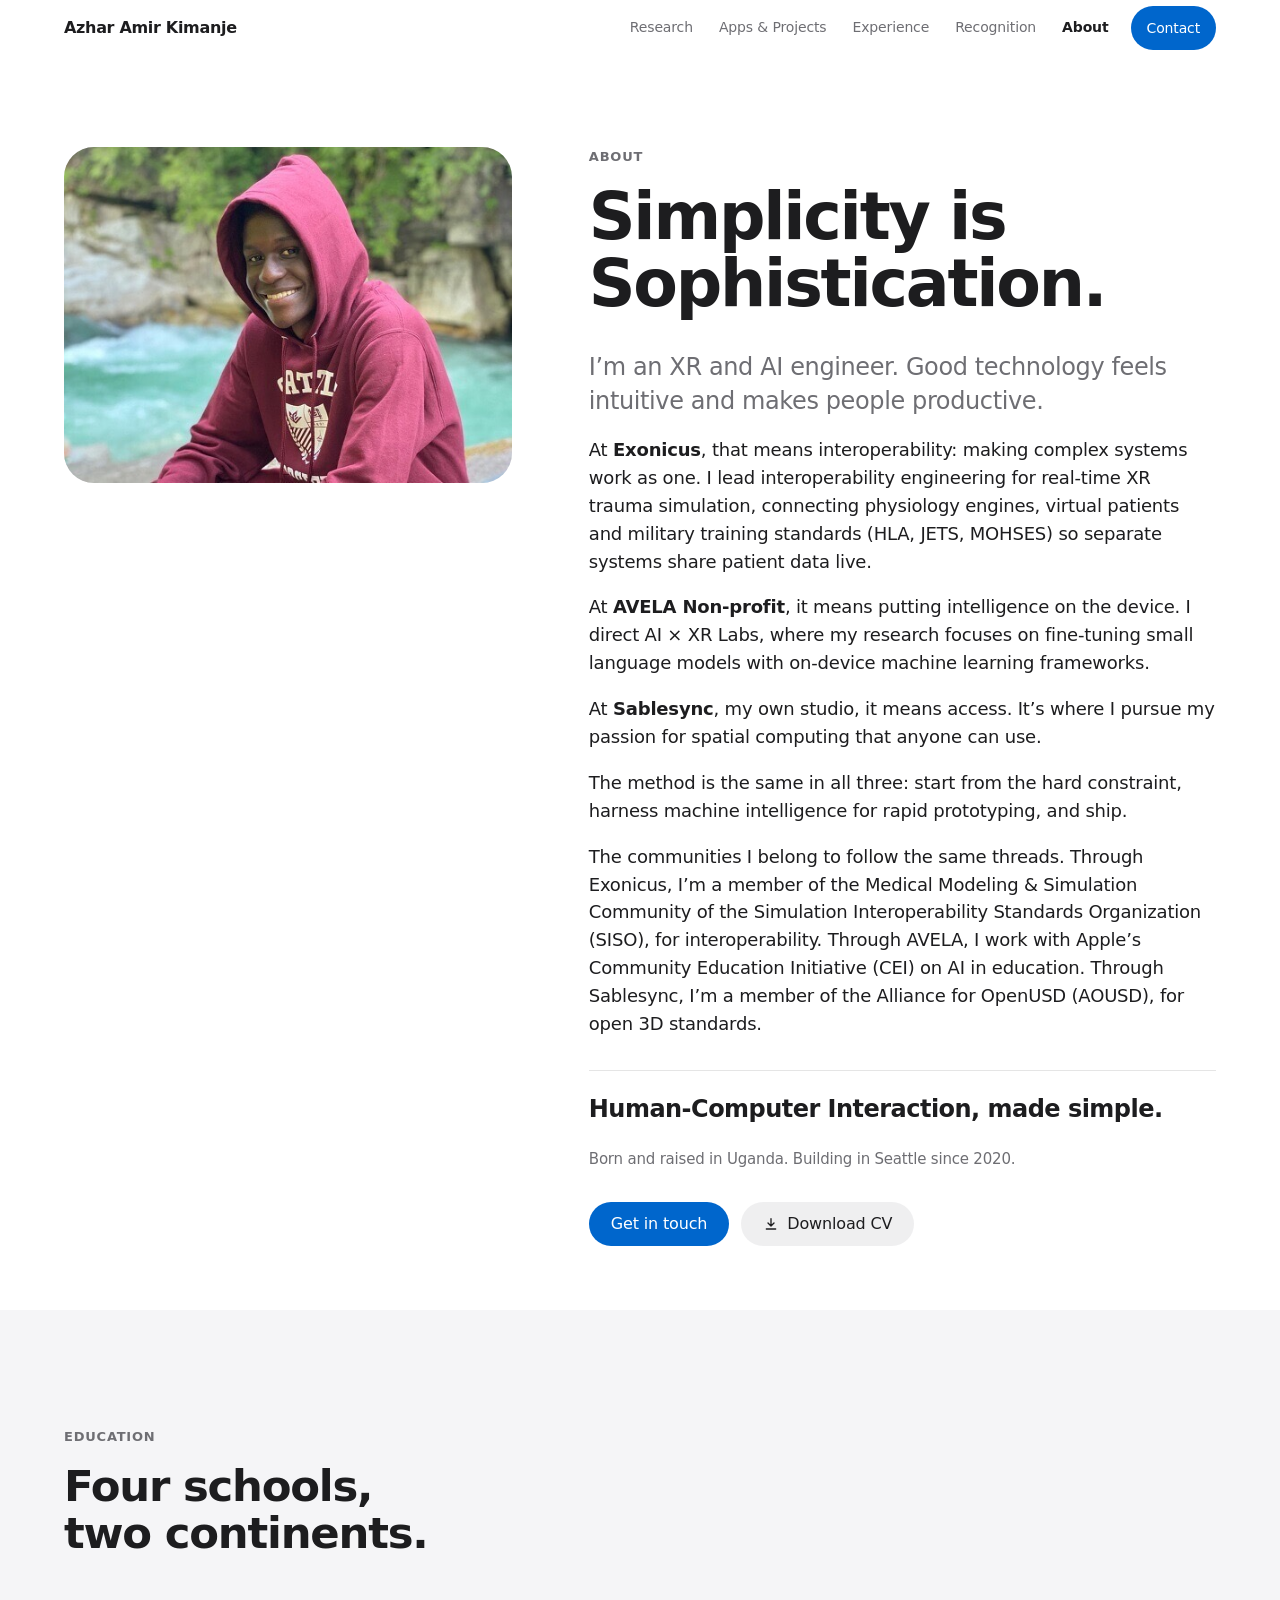
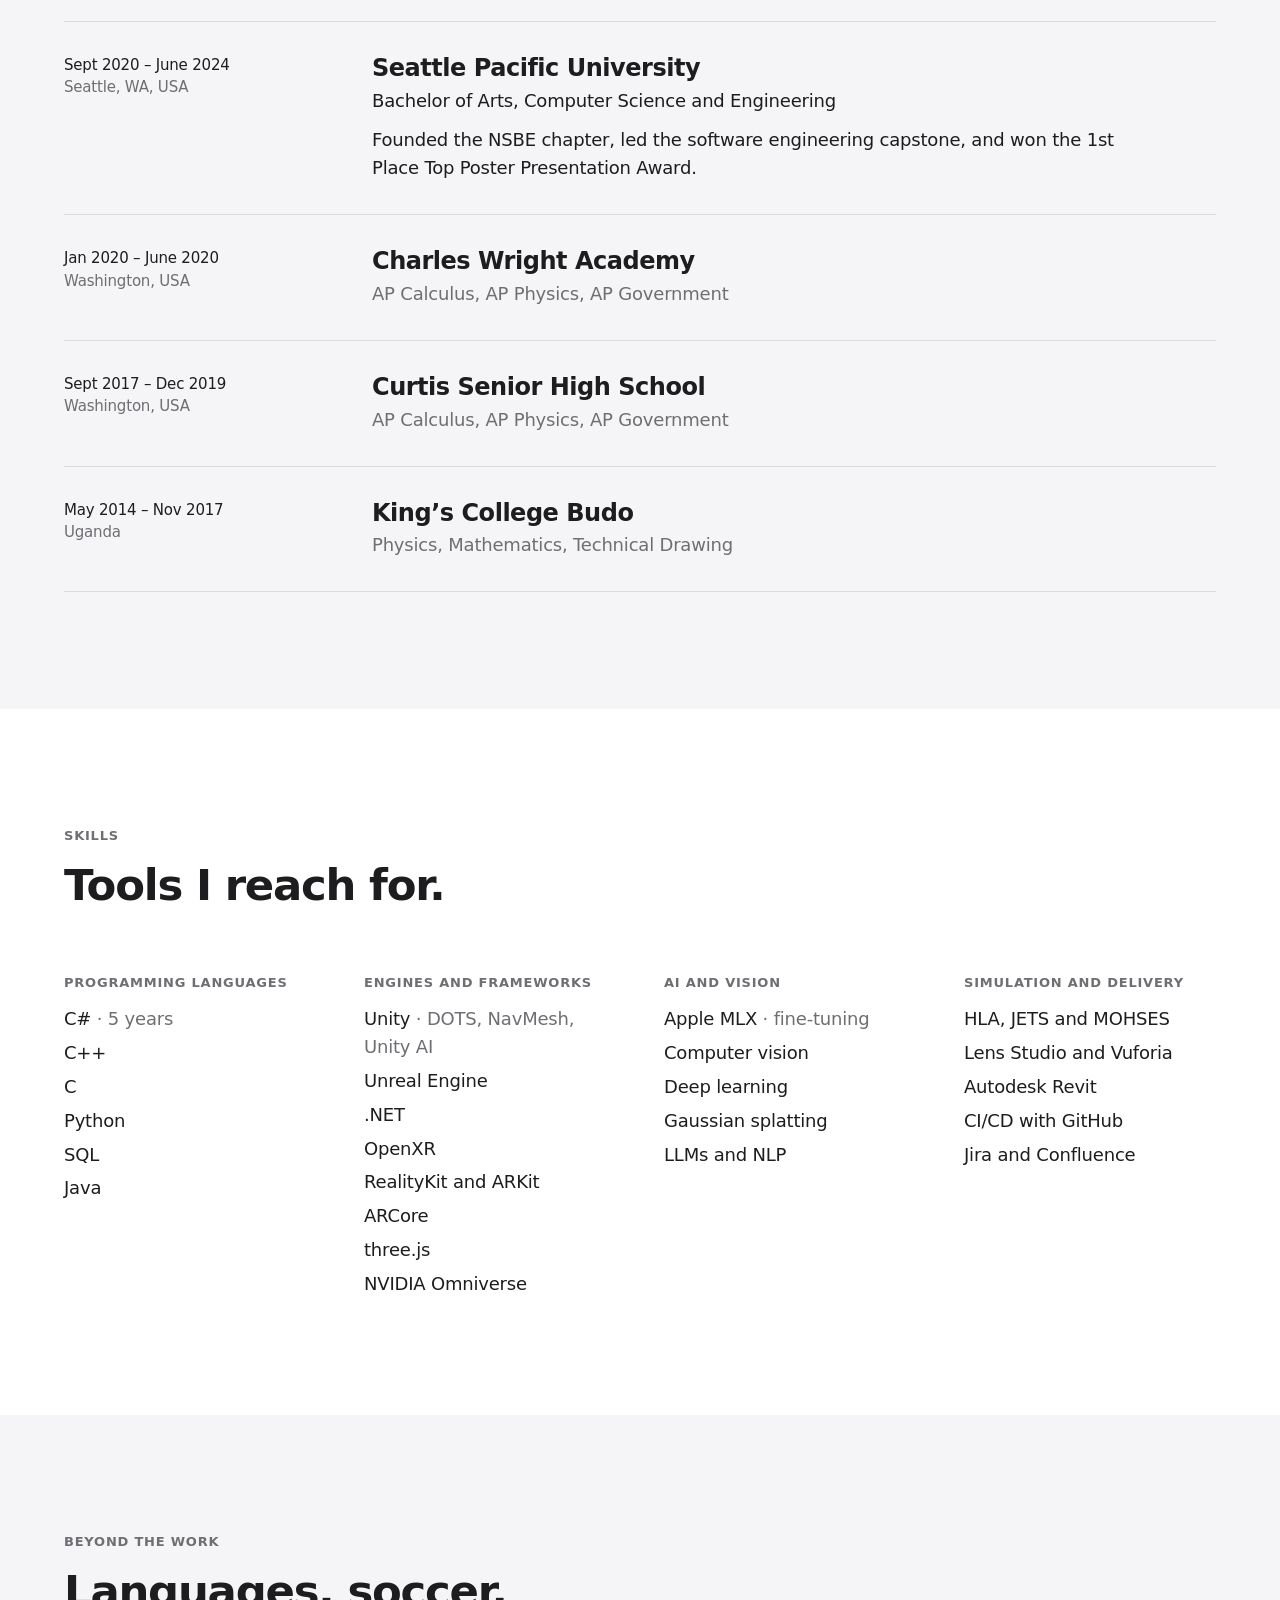
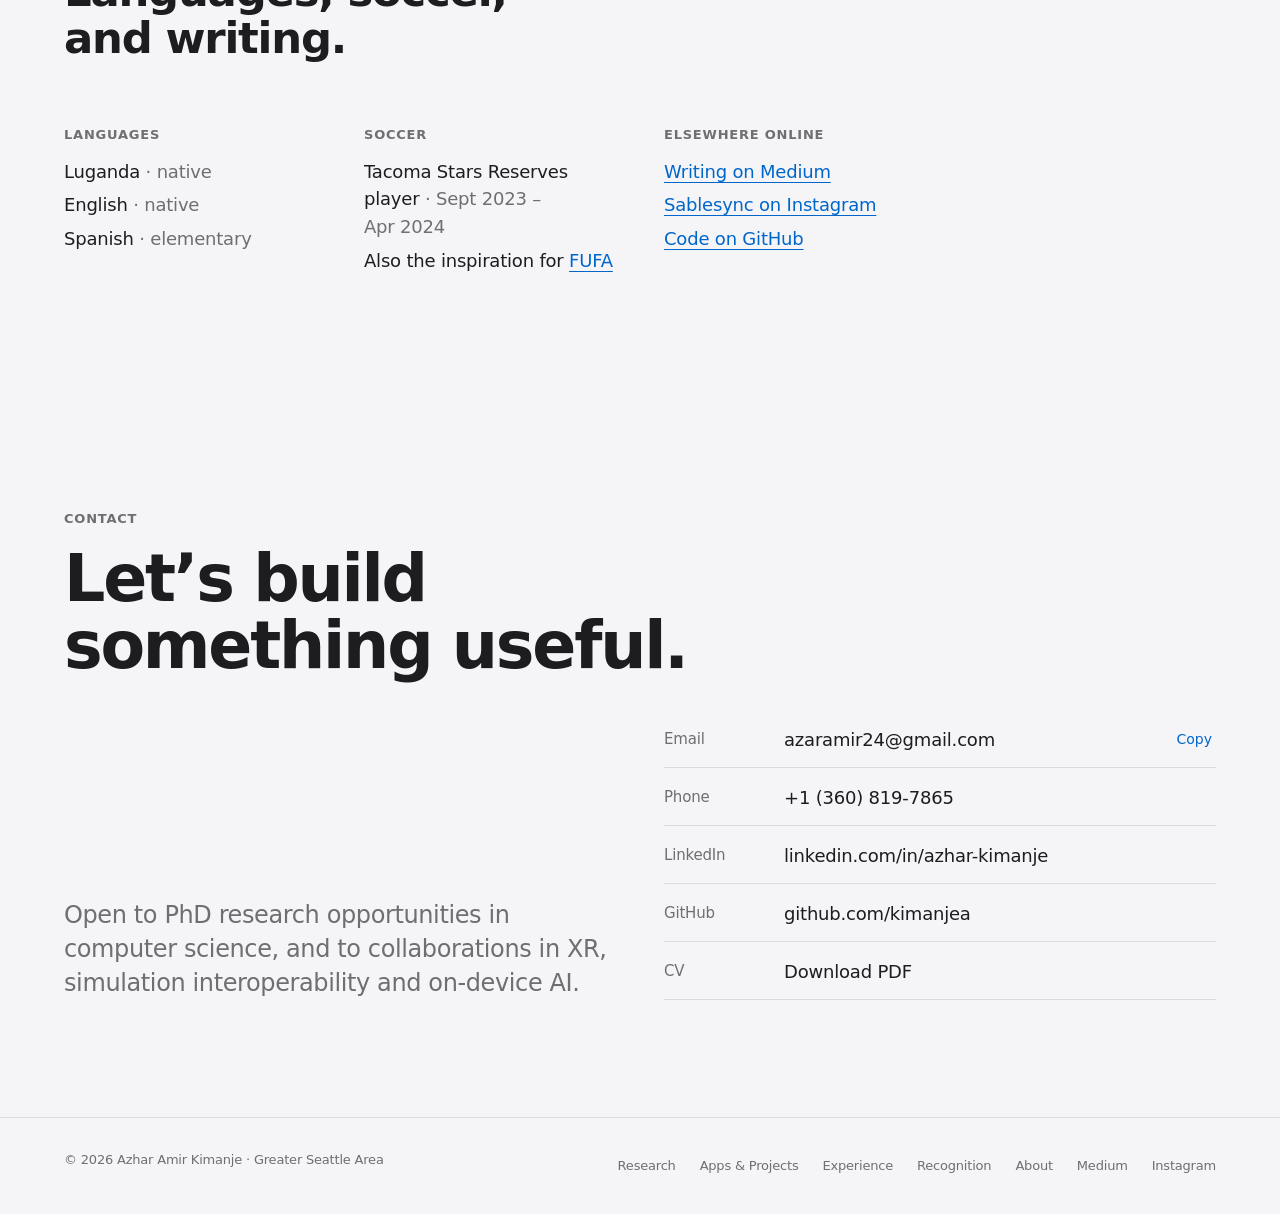
==== about.html @ d2b8fc84 "Refresh bio and standardize AVELA naming Reframe the About page around simplicity, on-device AI, and" ====
<!doctype html>
<html lang="en">
<head>
<meta charset="utf-8">
<meta name="viewport" content="width=device-width, initial-scale=1, viewport-fit=cover">
<title>About · Azhar Amir Kimanje</title>
<meta name="description" content="Born and raised in Uganda, Azhar Amir Kimanje works at the intersection of extended reality, systems interoperability and on-device AI.">
<link rel="canonical" href="https://kimanjea.github.io/azhar/about.html">
<meta name="color-scheme" content="light dark">
<meta name="theme-color" content="#ffffff" media="(prefers-color-scheme: light)">
<meta name="theme-color" content="#0b0b0c" media="(prefers-color-scheme: dark)">
<meta property="og:type" content="website">
<meta property="og:title" content="About · Azhar Amir Kimanje">
<meta property="og:description" content="Born and raised in Uganda, Azhar Amir Kimanje works at the intersection of extended reality, systems interoperability and on-device AI.">
<meta property="og:url" content="https://kimanjea.github.io/azhar/about.html">
<meta property="og:image" content="https://kimanjea.github.io/azhar/img/og.jpg">
<meta name="twitter:card" content="summary_large_image">
<link rel="icon" href="assets/favicon.ico">
<link rel="apple-touch-icon" href="img/logos/sablesync.png">
<link rel="stylesheet" href="styles/site.css">
<script src="scripts/site.js" defer></script>
</head>
<body>
<a class="skip-link" href="#main">Skip to content</a>
<header class="nav">
  <div class="wrap nav-bar">
    <a class="nav-name" href="index.html">Azhar Amir Kimanje</a>
    <nav aria-label="Primary">
      <ul class="nav-links">
        <li><a href="research.html">Research</a></li>
        <li><a href="work.html">Apps &amp; Projects</a></li>
        <li><a href="experience.html">Experience</a></li>
        <li><a href="recognition.html">Recognition</a></li>
        <li><a href="about.html" aria-current="page">About</a></li>
        <li class="nav-cta"><a class="btn btn-primary btn-sm" href="#contact">Contact</a></li>
      </ul>
    </nav>
    <button class="nav-toggle" type="button" aria-expanded="false" aria-controls="nav-panel"><span class="label">Menu</span><span class="bars" aria-hidden="true"></span></button>
  </div>
  <div class="nav-panel" id="nav-panel">
    <nav class="wrap" aria-label="Primary, mobile">
      <ul>
          <li><a href="index.html">Home</a></li>
          <li><a href="research.html">Research</a></li>
          <li><a href="work.html">Apps &amp; Projects</a></li>
          <li><a href="experience.html">Experience</a></li>
          <li><a href="recognition.html">Recognition</a></li>
          <li><a href="about.html" aria-current="page">About</a></li>
          <li><a href="#contact">Contact</a></li>
      </ul>
    </nav>
  </div>
</header>
<main id="main">
<section class="page-hero" aria-labelledby="page-title">
  <div class="wrap about-grid">
    <div>
      <figure style="margin:0">
        <div class="portrait"><img src="img/portrait.jpg" alt="Azhar Amir Kimanje smiling in a maroon Seattle Pacific hoodie, beside a turquoise river" width="499" height="375" fetchpriority="high"></div>
      </figure>
    </div>
    <div>
      <p class="eyebrow">About</p>
      <h1 class="h1" id="page-title">Simplicity is Sophistication.</h1>
      <div class="prose mt-6">
        <p class="lead about-lead">I’m an XR and AI engineer. Good technology feels intuitive and makes people productive.</p>
        <p class="mt-5">At <strong>Exonicus</strong>, that means interoperability: making complex systems work as one. I lead interoperability engineering for real-time XR trauma simulation, connecting physiology engines, virtual patients and military training standards (HLA, JETS, MOHSES) so separate systems share patient data live.</p>
        <p>At <strong>AVELA Non-profit</strong>, it means putting intelligence on the device. I direct AI&nbsp;×&nbsp;XR Labs, where my research focuses on fine-tuning small language models with on-device machine learning frameworks.</p>
        <p>At <strong>Sablesync</strong>, my own studio, it means access. It’s where I pursue my passion for spatial computing that anyone can use.</p>
        <p>The method is the same in all three: start from the hard constraint, harness machine intelligence for rapid prototyping, and ship.</p>
        <p>The communities I belong to follow the same threads. Through Exonicus, I’m a member of the Medical Modeling &amp; Simulation Community of the Simulation Interoperability Standards Organization (SISO), for interoperability. Through AVELA, I work with Apple’s Community Education Initiative (CEI) on AI in education. Through Sablesync, I’m a member of the Alliance for OpenUSD (AOUSD), for open 3D standards.</p>
      </div>
      <p class="signoff">Human-Computer Interaction, made simple.</p>
      <p class="muted small mt-5">Born and raised in Uganda. Building in Seattle since 2020.</p>
      <div class="actions mt-6">
        <a class="btn btn-primary" href="#contact">Get in touch</a>
        <a class="btn btn-secondary" href="Azhar-Amir-Kimanje-CV.pdf"><svg viewBox="0 0 24 24" fill="none" stroke="currentColor" stroke-width="2" stroke-linecap="round" stroke-linejoin="round" aria-hidden="true"><path d="M12 4v11m0 0-4.5-4.5M12 15l4.5-4.5M5 19.5h14"/></svg>Download CV</a>
      </div>
    </div>
  </div>
</section>

<section class="section tint" id="education" aria-labelledby="edu-title">
  <div class="wrap">
    <div class="section-head">
      <div>
        <p class="eyebrow">Education</p>
        <h2 class="h2" id="edu-title">Four schools, two continents.</h2>
      </div>
    </div>
    <ul class="entries">
      <li class="entry reveal">
        <p class="entry-meta"><span class="date">Sept 2020 – June 2024</span>Seattle, WA, USA</p>
        <div>
          <h3>Seattle Pacific University</h3>
          <p class="role-line"><strong>Bachelor of Arts, Computer Science and Engineering</strong></p>
          <p class="body">Founded the NSBE chapter, led the software engineering capstone, and won the 1st Place Top Poster Presentation Award.</p>
        </div>
      </li>
      <li class="entry reveal">
        <p class="entry-meta"><span class="date">Jan 2020 – June 2020</span>Washington, USA</p>
        <div><h3>Charles Wright Academy</h3><p class="role-line">AP Calculus, AP Physics, AP Government</p></div>
      </li>
      <li class="entry reveal">
        <p class="entry-meta"><span class="date">Sept 2017 – Dec 2019</span>Washington, USA</p>
        <div><h3>Curtis Senior High School</h3><p class="role-line">AP Calculus, AP Physics, AP Government</p></div>
      </li>
      <li class="entry reveal">
        <p class="entry-meta"><span class="date">May 2014 – Nov 2017</span>Uganda</p>
        <div><h3>King’s College Budo</h3><p class="role-line">Physics, Mathematics, Technical Drawing</p></div>
      </li>
    </ul>
  </div>
</section>

<section class="section" id="skills" aria-labelledby="skills-title">
  <div class="wrap">
    <div class="section-head">
      <div>
        <p class="eyebrow">Skills</p>
        <h2 class="h2" id="skills-title">Tools I reach for.</h2>
      </div>
    </div>
    <div class="facts">
      <div class="fact reveal">
        <h3>Programming languages</h3>
        <ul><li>C# <span>· 5 years</span></li><li>C++</li><li>C</li><li>Python</li><li>SQL</li><li>Java</li></ul>
      </div>
      <div class="fact reveal" style="--i:1">
        <h3>Engines and frameworks</h3>
        <ul><li>Unity <span>· DOTS, NavMesh, Unity AI</span></li><li>Unreal Engine</li><li>.NET</li><li>OpenXR</li><li>RealityKit and ARKit</li><li>ARCore</li><li>three.js</li><li>NVIDIA Omniverse</li></ul>
      </div>
      <div class="fact reveal" style="--i:2">
        <h3>AI and vision</h3>
        <ul><li>Apple MLX <span>· fine-tuning</span></li><li>Computer vision</li><li>Deep learning</li><li>Gaussian splatting</li><li>LLMs and NLP</li></ul>
      </div>
      <div class="fact reveal" style="--i:3">
        <h3>Simulation and delivery</h3>
        <ul><li>HLA, JETS and MOHSES</li><li>Lens Studio and Vuforia</li><li>Autodesk Revit</li><li>CI/CD with GitHub</li><li>Jira and Confluence</li></ul>
      </div>
    </div>
  </div>
</section>

<section class="section tint" aria-labelledby="beyond-title">
  <div class="wrap">
    <div class="section-head">
      <div>
        <p class="eyebrow">Beyond the work</p>
        <h2 class="h2" id="beyond-title">Languages, soccer, and writing.</h2>
      </div>
    </div>
    <div class="facts">
      <div class="fact reveal">
        <h3>Languages</h3>
        <ul><li>Luganda <span>· native</span></li><li>English <span>· native</span></li><li>Spanish <span>· elementary</span></li></ul>
      </div>
      <div class="fact reveal" style="--i:1">
        <h3>Soccer</h3>
        <ul><li>Tacoma Stars Reserves player <span>· Sept 2023 – Apr 2024</span></li><li>Also the inspiration for <a href="work.html#fufa">FUFA</a></li></ul>
      </div>
      <div class="fact reveal" style="--i:2">
        <h3>Elsewhere online</h3>
        <ul>
          <li><a href="https://medium.com/@azaramir24/about" rel="noopener">Writing on Medium</a></li>
          <li><a href="https://www.instagram.com/sablesync/" rel="noopener">Sablesync on Instagram</a></li>
          <li><a href="https://github.com/kimanjea" rel="noopener">Code on GitHub</a></li>
        </ul>
      </div>
    </div>
  </div>
</section>

</main>

<section class="contact" id="contact" aria-labelledby="contact-title">
  <div class="wrap">
    <p class="eyebrow">Contact</p>
    <h2 class="h1" id="contact-title">Let’s build something useful.</h2>
    <div class="contact-grid">
      <p class="lead">Open to PhD research opportunities in computer science, and to collaborations in XR, simulation interoperability and on-device AI.</p>
      <ul class="contact-list">
        <li><span class="label">Email</span><a class="grow" href="mailto:azaramir24@gmail.com">azaramir24@gmail.com</a><button class="copy-btn" type="button" data-copy="azaramir24@gmail.com">Copy</button></li>
        <li><span class="label">Phone</span><a class="grow tnum" href="tel:+13608197865">+1&nbsp;(360)&nbsp;819‑7865</a></li>
        <li><span class="label">LinkedIn</span><a class="grow" href="https://www.linkedin.com/in/azhar-kimanje" rel="noopener">linkedin.com/in/azhar-kimanje</a></li>
        <li><span class="label">GitHub</span><a class="grow" href="https://github.com/kimanjea" rel="noopener">github.com/kimanjea</a></li>
        <li><span class="label">CV</span><a class="grow" href="Azhar-Amir-Kimanje-CV.pdf">Download PDF</a></li>
      </ul>
    </div>
    <p class="sr-only" role="status" id="copy-status"></p>
  </div>
</section>
<footer class="footer">
  <div class="wrap">
    <span>© <span data-year>2026</span> Azhar Amir Kimanje · Greater Seattle Area</span>
    <nav aria-label="Footer">
      <ul>
        <li><a href="research.html">Research</a></li>
        <li><a href="work.html">Apps &amp; Projects</a></li>
        <li><a href="experience.html">Experience</a></li>
        <li><a href="recognition.html">Recognition</a></li>
        <li><a href="about.html">About</a></li>
        <li><a href="https://medium.com/@azaramir24/about" rel="noopener">Medium</a></li>
        <li><a href="https://www.instagram.com/sablesync/" rel="noopener">Instagram</a></li>
      </ul>
    </nav>
  </div>
</footer>
</body>
</html>
---- styles/site.css ----
/* ==========================================================================
   Azhar Amir Kimanje · site styles
   Built on the human-centered-design skill tokens. Light + dark follow the system.
   ========================================================================== */

/* ---------- Tokens ---------- */
:root {
  color-scheme: light dark;

  --bg:            #ffffff;
  --bg-2:          #f5f5f7;
  --bg-elev:       #ffffff;
  --fg:            #1d1d1f;
  --fg-2:          #6e6e73;
  --fg-3:          #86868b;
  --sep:           rgb(0 0 0 / .1);
  --fill:          rgb(120 120 128 / .12);
  --accent:        #0066cc;
  --accent-hover:  #0071e3;
  --on-accent:     #ffffff;
  --live:          #248a3d;
  --glass:         rgb(255 255 255 / .74);
  --tile:          #ffffff;
  --shadow-1:      0 1px 2px rgb(0 0 0 / .04), 0 1px 1px rgb(0 0 0 / .03);
  --shadow-2:      0 2px 6px rgb(0 0 0 / .04), 0 14px 36px rgb(0 0 0 / .08);
  --img-filter:    none;

  --sans: -apple-system, BlinkMacSystemFont, "SF Pro Text", system-ui, "Segoe UI", Roboto, "Helvetica Neue", Arial, sans-serif;
  --display: -apple-system, BlinkMacSystemFont, "SF Pro Display", system-ui, "Segoe UI", Roboto, "Helvetica Neue", Arial, sans-serif;
  --mono: ui-monospace, "SF Mono", Menlo, Consolas, monospace;

  --t-cap:     .8125rem;
  --t-foot:    .9375rem;
  --t-body:    clamp(1.0625rem, 1rem + .2vw, 1.125rem);
  --t-lead:    clamp(1.1875rem, 1.05rem + .6vw, 1.5rem);
  --t-3:       clamp(1.25rem, 1.12rem + .5vw, 1.5rem);
  --t-2:       clamp(1.75rem, 1.35rem + 1.7vw, 2.75rem);
  --t-1:       clamp(2.25rem, 1.5rem + 3.2vw, 4.25rem);
  --t-display: clamp(2.75rem, 1.4rem + 6.2vw, 7rem);

  --space-1: 4px; --space-2: 8px; --space-3: 12px; --space-4: 16px; --space-5: 24px;
  --space-6: 32px; --space-7: 48px; --space-8: 64px; --space-9: 96px;
  --section: clamp(72px, 6vw + 40px, 152px);
  --gutter: max(20px, env(safe-area-inset-left, 0px), min(64px, 5vw));
  --max: 1180px;
  --measure: 68ch;

  --r-sm: 10px; --r-md: 14px; --r-lg: 22px; --r-xl: 30px; --r-full: 999px;

  --ease-out: cubic-bezier(.22, 1, .36, 1);
  --ease-in: cubic-bezier(.55, 0, 1, .45);
  --dur-fast: 160ms; --dur-base: 280ms; --dur-slow: 600ms;
}
@media (prefers-color-scheme: dark) {
  :root {
    --bg:           #0b0b0c;
    --bg-2:         #151517;
    --bg-elev:      #1c1c1e;
    --fg:           #f5f5f7;
    --fg-2:         #a1a1a6;
    --fg-3:         #8a8a8f;
    --sep:          rgb(255 255 255 / .12);
    --fill:         rgb(120 120 128 / .24);
    --accent:       #2997ff;
    --accent-hover: #47a6ff;
    --on-accent:    #000000;
    --live:         #30d158;
    --glass:        rgb(22 22 24 / .72);
    --tile:         #f5f5f7;
    --shadow-1:     0 1px 2px rgb(0 0 0 / .4);
    --shadow-2:     0 2px 6px rgb(0 0 0 / .3), 0 16px 40px rgb(0 0 0 / .45);
    --img-filter:   brightness(.92);
  }
}

/* ---------- Base ---------- */
*, *::before, *::after { box-sizing: border-box; }
html { -webkit-text-size-adjust: 100%; text-size-adjust: 100%; scroll-padding-top: 72px; }
body {
  margin: 0;
  background: var(--bg);
  color: var(--fg);
  font: 400 var(--t-body)/1.55 var(--sans);
  letter-spacing: -0.011em;
  -webkit-font-smoothing: antialiased;
  -moz-osx-font-smoothing: grayscale;
  font-optical-sizing: auto;
  text-rendering: optimizeLegibility;
}
h1, h2, h3, h4 { margin: 0; font-family: var(--display); text-wrap: balance; }
p, li, dd, figcaption { text-wrap: pretty; }
p { margin: 0; }
ul, ol { margin: 0; padding: 0; }
img { display: block; max-width: 100%; height: auto; }
a { color: var(--accent); text-decoration-thickness: .08em; text-underline-offset: .2em; }
a:hover { color: var(--accent-hover); }
:focus-visible { outline: 3px solid color-mix(in srgb, var(--accent) 60%, transparent); outline-offset: 3px; border-radius: 6px; }
strong { font-weight: 600; }
.tnum { font-variant-numeric: tabular-nums; }

.wrap { width: 100%; max-width: calc(var(--max) + 2 * var(--gutter)); margin-inline: auto; padding-inline: var(--gutter); }
.section { padding-block: var(--section); }
.section.tint { background: var(--bg-2); }

.eyebrow { font-size: var(--t-cap); font-weight: 600; letter-spacing: .06em; text-transform: uppercase; color: var(--fg-2); margin-bottom: var(--space-4); }
.h1 { font-size: var(--t-1); line-height: 1.04; letter-spacing: -0.034em; font-weight: 700; }
.h2 { font-size: var(--t-2); line-height: 1.08; letter-spacing: -0.028em; font-weight: 700; max-width: 20ch; }
.h3 { font-size: var(--t-3); line-height: 1.2; letter-spacing: -0.02em; font-weight: 650; }
.lead { font-size: var(--t-lead); line-height: 1.42; letter-spacing: -0.016em; color: var(--fg-2); max-width: 40ch; }
.lead strong { color: var(--fg); }
.muted { color: var(--fg-2); }
.small { font-size: var(--t-foot); line-height: 1.5; }
.caption { font-size: var(--t-cap); line-height: 1.4; color: var(--fg-2); }
.prose { max-width: var(--measure); }
.prose p + p { margin-top: 1em; }

.section-head { display: flex; flex-wrap: wrap; align-items: flex-end; justify-content: space-between; gap: var(--space-4) var(--space-6); margin-bottom: var(--space-8); }
.section-head .lead { margin-top: var(--space-4); }
.more { display: inline-flex; align-items: center; gap: 6px; min-height: 44px; font-weight: 500; text-decoration: none; white-space: nowrap; }
.more::after { content: "›"; font-size: 1.25em; line-height: 1; transform: translateY(-1px); transition: transform var(--dur-fast) var(--ease-out); }
.more:hover::after { transform: translate(3px, -1px); }

.skip-link { position: absolute; left: 16px; top: -100px; z-index: 100; padding: 12px 16px; background: var(--bg-elev); color: var(--fg); border-radius: var(--r-md); box-shadow: var(--shadow-2); }
.skip-link:focus { top: calc(env(safe-area-inset-top, 0px) + 12px); }
.sr-only { position: absolute; width: 1px; height: 1px; overflow: hidden; clip: rect(0 0 0 0); white-space: nowrap; }

/* ---------- Navigation ---------- */
.nav {
  position: sticky; top: 0; z-index: 50;
  padding-top: env(safe-area-inset-top, 0px);
  background: var(--glass);
  -webkit-backdrop-filter: saturate(180%) blur(20px);
  backdrop-filter: saturate(180%) blur(20px);
  border-bottom: 1px solid transparent;
  transition: border-color var(--dur-base) var(--ease-out);
  view-transition-name: site-nav;
}
.nav.is-scrolled { border-bottom-color: var(--sep); }
.nav-bar { display: flex; align-items: center; justify-content: space-between; gap: var(--space-4); min-height: 56px; }
.nav-name { display: inline-flex; align-items: center; min-height: 44px; color: var(--fg); text-decoration: none; font-weight: 600; font-size: 1rem; letter-spacing: -0.02em; white-space: nowrap; }
.nav-name:hover { color: var(--fg); }
.nav-links { display: flex; align-items: center; gap: 2px; list-style: none; }
.nav-links a { display: inline-flex; align-items: center; min-height: 44px; padding: 0 12px; color: var(--fg-2); text-decoration: none; font-size: .875rem; letter-spacing: -0.01em; border-radius: var(--r-full); transition: color var(--dur-fast); }
.nav-links a:hover { color: var(--fg); }
.nav-links a[aria-current="page"] { color: var(--fg); font-weight: 600; }
.nav-cta { margin-left: var(--space-2); }
.nav-links a.btn-primary { color: var(--on-accent); padding: 0 16px; font-weight: 500; }
.nav-links a.btn-primary:hover { color: var(--on-accent); }
.nav-toggle { display: none; }
.nav-panel { display: none; }

@media (max-width: 860px) {
  .nav-links { display: none; }
  .nav-toggle {
    display: inline-flex; align-items: center; justify-content: center; gap: 8px;
    min-height: 44px; min-width: 44px; padding: 0 12px; margin-right: -12px;
    background: none; border: 0; color: var(--fg); font: 500 .9375rem/1 var(--sans); cursor: pointer; border-radius: var(--r-full);
  }
  .nav-toggle .bars { position: relative; width: 18px; height: 12px; }
  .nav-toggle .bars::before, .nav-toggle .bars::after {
    content: ""; position: absolute; left: 0; right: 0; height: 1.5px; border-radius: 2px; background: currentColor;
    transition: transform var(--dur-base) var(--ease-out), top var(--dur-base) var(--ease-out);
  }
  .nav-toggle .bars::before { top: 2px; }
  .nav-toggle .bars::after { top: 9px; }
  .nav-toggle[aria-expanded="true"] .bars::before { top: 5.5px; transform: rotate(45deg); }
  .nav-toggle[aria-expanded="true"] .bars::after { top: 5.5px; transform: rotate(-45deg); }
  .nav-panel[data-open] { display: block; }
  .nav-panel { border-top: 1px solid var(--sep); }
  .nav-panel ul { list-style: none; padding-block: var(--space-2) var(--space-5); }
  .nav-panel a {
    display: flex; align-items: center; min-height: 52px; color: var(--fg); text-decoration: none;
    font: 600 1.5rem/1.2 var(--display); letter-spacing: -0.025em; border-bottom: 1px solid var(--sep);
  }
  .nav-panel a[aria-current="page"] { color: var(--accent); }
  @media (prefers-reduced-motion: no-preference) {
    .nav-panel[data-open] li { animation: menu-in var(--dur-slow) var(--ease-out) both; }
    .nav-panel[data-open] li:nth-child(2) { animation-delay: 30ms; }
    .nav-panel[data-open] li:nth-child(3) { animation-delay: 60ms; }
    .nav-panel[data-open] li:nth-child(4) { animation-delay: 90ms; }
    .nav-panel[data-open] li:nth-child(5) { animation-delay: 120ms; }
    .nav-panel[data-open] li:nth-child(6) { animation-delay: 150ms; }
    @keyframes menu-in { from { opacity: 0; transform: translateY(-6px); } }
  }
}

/* ---------- Buttons ---------- */
.btn {
  display: inline-flex; align-items: center; justify-content: center; gap: 8px;
  min-height: 44px; padding: 0 22px; border: 0; border-radius: var(--r-full);
  font: 500 1rem/1 var(--sans); letter-spacing: -0.01em; text-decoration: none; white-space: nowrap; cursor: pointer;
  touch-action: manipulation;
  transition: transform var(--dur-fast) var(--ease-out), background-color var(--dur-fast) var(--ease-out), color var(--dur-fast);
}
.btn:active { transform: scale(.97); transition-duration: 60ms; }
.btn-primary { background: var(--accent); color: var(--on-accent); }
.btn-primary:hover { background: var(--accent-hover); color: var(--on-accent); }
.btn-secondary { background: var(--fill); color: var(--fg); }
.btn-secondary:hover { color: var(--fg); background: color-mix(in srgb, var(--fill) 100%, var(--fg) 6%); }
.btn-sm { min-height: 36px; padding: 0 16px; font-size: .875rem; }
@media (pointer: coarse) { .btn-sm { min-height: 44px; } }
.btn svg { width: 1em; height: 1em; flex: none; }
.actions { display: flex; flex-wrap: wrap; gap: var(--space-3); }

/* ---------- Hero ---------- */
.hero { padding-block: clamp(56px, 9vw, 144px) clamp(56px, 7vw, 112px); }
.hero h1 { font-size: var(--t-display); line-height: .98; letter-spacing: -0.045em; font-weight: 700; max-width: 13ch; }
.hero h1 .line { display: block; }
.hero h1 .soft { color: var(--fg-2); }
.hero .lead { margin-top: var(--space-6); max-width: 46ch; }
.hero .actions { margin-top: var(--space-6); }
.hero-meta { display: flex; flex-wrap: wrap; gap: var(--space-2) var(--space-5); margin-bottom: var(--space-5); color: var(--fg-2); font-size: var(--t-foot); }
.hero-meta span { display: inline-flex; align-items: center; gap: 8px; }
.status-dot { width: 8px; height: 8px; border-radius: 50%; background: var(--live); box-shadow: 0 0 0 3px color-mix(in srgb, var(--live) 22%, transparent); }

@media (prefers-reduced-motion: no-preference) {
  .hero h1 .line { animation: rise .9s var(--ease-out) both; }
  .hero h1 .line:nth-child(2) { animation-delay: 70ms; }
  .hero h1 .line:nth-child(3) { animation-delay: 140ms; }
  .hero .lead, .hero .actions, .hero-meta { animation: fade .9s var(--ease-out) .2s both; }
  @keyframes rise { from { opacity: .001; transform: translateY(.3em); } }
  @keyframes fade { from { opacity: .001; transform: translateY(8px); } }
}

.page-hero { padding-block: clamp(48px, 7vw, 112px) clamp(40px, 5vw, 80px); }
.page-hero .h1 { max-width: 16ch; }
.page-hero .lead { margin-top: var(--space-5); max-width: 48ch; }
.jump { display: flex; flex-wrap: wrap; gap: var(--space-2); margin-top: var(--space-6); list-style: none; }
.jump a { display: inline-flex; align-items: center; min-height: 36px; padding: 0 14px; border-radius: var(--r-full); background: var(--fill); color: var(--fg); text-decoration: none; font-size: .875rem; font-weight: 500; }
.jump a:hover { background: color-mix(in srgb, var(--fill) 100%, var(--fg) 6%); color: var(--fg); }
@media (pointer: coarse) { .jump a { min-height: 44px; } }

/* ---------- Stats ---------- */
.stats { display: grid; grid-template-columns: repeat(4, minmax(0, 1fr)); gap: var(--space-6); margin-top: clamp(56px, 8vw, 104px); padding-top: var(--space-6); border-top: 1px solid var(--sep); list-style: none; }
.stat b { display: block; font: 700 var(--t-2)/1 var(--display); letter-spacing: -0.03em; font-variant-numeric: tabular-nums; }
.stat span { display: block; margin-top: var(--space-2); color: var(--fg-2); font-size: var(--t-foot); line-height: 1.4; }
@media (max-width: 760px) { .stats { grid-template-columns: repeat(2, minmax(0, 1fr)); row-gap: var(--space-7); } }

/* ---------- Shipped apps ---------- */
.apps { display: grid; grid-template-columns: repeat(3, minmax(0, 1fr)); gap: var(--space-5); list-style: none; }
.app {
  position: relative; display: flex; flex-direction: column; gap: var(--space-4);
  padding: var(--space-6) var(--space-6) var(--space-5);
  background: var(--bg-elev); border-radius: var(--r-xl); box-shadow: var(--shadow-1);
  transition: transform var(--dur-base) var(--ease-out), box-shadow var(--dur-base) var(--ease-out);
  min-width: 0;
}
.section:not(.tint) .app { box-shadow: 0 0 0 1px var(--sep) inset; }
@media (hover: hover) and (pointer: fine) { .app:hover { transform: translateY(-3px); box-shadow: var(--shadow-2); } }
.app-icon { width: 72px; height: 72px; border-radius: 17px; background: var(--tile); display: grid; place-items: center; overflow: hidden; box-shadow: 0 0 0 1px rgb(0 0 0 / .08) inset, var(--shadow-1); }
.app-icon img { width: 76%; height: 76%; object-fit: contain; }
.store { display: inline-flex; align-items: center; gap: 6px; font-size: var(--t-cap); font-weight: 600; letter-spacing: .02em; color: var(--fg-2); }
.store svg { width: 14px; height: 14px; }
.app h3 { font-size: var(--t-3); letter-spacing: -0.022em; line-height: 1.15; font-weight: 700; }
.app p { color: var(--fg-2); font-size: var(--t-foot); line-height: 1.5; }
.app-org { color: var(--fg); font-weight: 500; }
.app .app-link { margin-top: auto; padding-top: var(--space-2); }
.app .app-link a::before { content: ""; position: absolute; inset: 0; border-radius: inherit; }
.app .app-link a:focus-visible { outline: none; }
.app:has(.app-link a:focus-visible) { outline: 3px solid color-mix(in srgb, var(--accent) 60%, transparent); outline-offset: 3px; }
@media (max-width: 900px) { .apps { grid-template-columns: 1fr; } .app { flex-direction: row; flex-wrap: wrap; align-items: flex-start; } .app-body { flex: 1 1 220px; min-width: 0; display: grid; gap: var(--space-2); } .app .app-link { flex-basis: 100%; } }
.app-body { display: grid; gap: var(--space-2); }

/* ---------- Now / role cards ---------- */
.roles { display: grid; grid-template-columns: repeat(2, minmax(0, 1fr)); gap: 1px; background: var(--sep); border: 1px solid var(--sep); border-radius: var(--r-xl); overflow: clip; list-style: none; }
.role { display: grid; grid-template-columns: 56px minmax(0, 1fr); gap: var(--space-4); padding: var(--space-6); background: var(--bg); }
.section.tint .role { background: var(--bg-2); }
.logo-tile { width: 56px; height: 56px; border-radius: var(--r-md); background: var(--tile); display: grid; place-items: center; overflow: hidden; box-shadow: 0 0 0 1px rgb(0 0 0 / .08) inset; flex: none; }
.logo-tile img { width: 78%; height: 78%; object-fit: contain; }
.logo-tile.text { font: 700 1rem/1 var(--display); color: #1d1d1f; letter-spacing: -0.02em; }
.role h3 { font-size: 1.125rem; line-height: 1.3; letter-spacing: -0.018em; font-weight: 650; }
.role .where { color: var(--fg-2); font-size: var(--t-foot); margin-top: 2px; }
.role p.desc { margin-top: var(--space-3); color: var(--fg-2); font-size: var(--t-foot); line-height: 1.5; }
@media (max-width: 760px) { .roles { grid-template-columns: 1fr; } .role { padding: var(--space-5); } }

/* ---------- Entry list (research, experience) ---------- */
.entries { list-style: none; border-top: 1px solid var(--sep); }
.entry { display: grid; grid-template-columns: minmax(0, 260px) minmax(0, 1fr); gap: var(--space-3) var(--space-7); padding-block: var(--space-6); border-bottom: 1px solid var(--sep); }
.entry-meta { color: var(--fg-2); font-size: var(--t-foot); line-height: 1.5; }
.entry-meta .date { display: block; color: var(--fg); font-weight: 500; font-variant-numeric: tabular-nums; }
.entry h3 { font-size: var(--t-3); line-height: 1.2; letter-spacing: -0.02em; font-weight: 650; }
.entry .role-line { margin-top: 4px; color: var(--fg-2); }
.entry .role-line strong { color: var(--fg); font-weight: 500; }
.entry p.body { margin-top: var(--space-3); max-width: var(--measure); }
.entry ul.points { margin-top: var(--space-3); padding-left: 1.1em; max-width: var(--measure); }
.entry ul.points li + li { margin-top: 6px; }
.entry ul.points li::marker { color: var(--fg-3); }
.tags { display: flex; flex-wrap: wrap; gap: 6px; margin-top: var(--space-4); list-style: none; padding: 0; }
.tags li { font-size: .75rem; font-weight: 500; letter-spacing: .01em; padding: 4px 10px; border-radius: var(--r-full); background: var(--fill); color: var(--fg); }
@media (max-width: 760px) { .entry { grid-template-columns: 1fr; padding-block: var(--space-5); } }

/* ---------- Organization group (experience) ---------- */
.org { display: grid; grid-template-columns: minmax(0, 260px) minmax(0, 1fr); gap: var(--space-4) var(--space-7); padding-block: var(--space-7); border-top: 1px solid var(--sep); }
.org:first-of-type { border-top: 0; padding-top: 0; }
.org-head { display: flex; flex-direction: column; gap: var(--space-3); align-self: start; position: sticky; top: 80px; }
.org-head h3 { font-size: var(--t-3); letter-spacing: -0.02em; line-height: 1.2; }
.org-head p { color: var(--fg-2); font-size: var(--t-foot); }
.positions { list-style: none; display: grid; gap: var(--space-6); }
.position h4 { font-size: 1.1875rem; line-height: 1.3; letter-spacing: -0.018em; font-weight: 650; }
.position .date { color: var(--fg-2); font-size: var(--t-foot); font-variant-numeric: tabular-nums; margin-top: 2px; }
.position ul { margin-top: var(--space-3); padding-left: 1.1em; max-width: var(--measure); }
.position li + li { margin-top: 6px; }
.position li::marker { color: var(--fg-3); }
.position .body { margin-top: var(--space-3); max-width: var(--measure); }
.badge { display: inline-flex; align-items: center; gap: 6px; font-size: .75rem; font-weight: 600; padding: 3px 9px; border-radius: var(--r-full); background: color-mix(in srgb, var(--live) 14%, transparent); color: var(--live); vertical-align: middle; margin-left: 6px; letter-spacing: .01em; }
.badge.neutral { background: var(--fill); color: var(--fg); }
@media (max-width: 760px) { .org { grid-template-columns: 1fr; padding-block: var(--space-6); } .org-head { position: static; flex-direction: row; align-items: center; } }

/* ---------- Publications ---------- */
.pubs { list-style: none; counter-reset: pub; border-top: 1px solid var(--sep); }
.pub { display: grid; grid-template-columns: 48px minmax(0, 1fr) auto; gap: var(--space-2) var(--space-5); align-items: baseline; padding-block: var(--space-5); border-bottom: 1px solid var(--sep); }
.pub::before { counter-increment: pub; content: counter(pub, decimal-leading-zero); font: 500 .875rem/1 var(--mono); color: var(--fg-3); }
.pub h3 { font-size: clamp(1.125rem, 1.02rem + .4vw, 1.375rem); line-height: 1.3; letter-spacing: -0.02em; font-weight: 650; }
.pub .venue { margin-top: 4px; color: var(--fg-2); font-size: var(--t-foot); }
.pub .status { white-space: nowrap; }
@media (max-width: 680px) { .pub { grid-template-columns: 36px minmax(0, 1fr); } .pub .status { grid-column: 2; justify-self: start; } }

/* ---------- Projects ---------- */
.projects { display: grid; grid-template-columns: repeat(2, minmax(0, 1fr)); gap: var(--space-7) var(--space-6); list-style: none; }
.project { display: flex; flex-direction: column; gap: var(--space-4); min-width: 0; }
.shot { position: relative; aspect-ratio: 16 / 10; border-radius: var(--r-lg); overflow: clip; background: var(--bg-2); box-shadow: 0 0 0 1px var(--sep) inset; }
.section.tint .shot { background: var(--bg); }
.shot img { width: 100%; height: 100%; object-fit: cover; filter: var(--img-filter); transition: transform .7s var(--ease-out); }
.shot.contain { display: grid; place-items: center; }
.shot.contain img { width: auto; height: 62%; object-fit: contain; border-radius: var(--r-sm); background: #fff; padding: 10px; }
@media (hover: hover) and (pointer: fine) { .project:hover .shot img:not(.shot.contain img) { transform: scale(1.03); } }
.project h3 { font-size: var(--t-3); letter-spacing: -0.022em; line-height: 1.2; font-weight: 700; }
.project .kicker { font-size: var(--t-cap); font-weight: 600; color: var(--fg-2); letter-spacing: .02em; }
.project p { color: var(--fg-2); max-width: 60ch; }
.project ul.points { padding-left: 1.1em; color: var(--fg); font-size: var(--t-foot); line-height: 1.5; max-width: 60ch; }
.project ul.points li + li { margin-top: 4px; }
.project ul.points li::marker { color: var(--fg-3); }
.project .tags { margin-top: 0; }
@media (max-width: 760px) { .projects { grid-template-columns: 1fr; } }

/* Feature project: image left, text right */
.feature { display: grid; grid-template-columns: minmax(0, 1.15fr) minmax(0, 1fr); gap: var(--space-7); align-items: center; padding-block: var(--space-7); border-top: 1px solid var(--sep); }
.feature:first-of-type { border-top: 0; padding-top: 0; }
.feature:nth-of-type(even) .shot { order: 2; }
.feature .text { display: grid; gap: var(--space-3); min-width: 0; }
.feature h3 { font-size: var(--t-2); letter-spacing: -0.028em; line-height: 1.08; font-weight: 700; }
.feature .meta { color: var(--fg-2); font-size: var(--t-foot); }
.feature ul.points { padding-left: 1.1em; max-width: 60ch; }
.feature ul.points li + li { margin-top: 6px; }
.feature ul.points li::marker { color: var(--fg-3); }
.feature .shot.panel { display: grid; place-items: center; background: linear-gradient(160deg, color-mix(in srgb, var(--accent) 10%, var(--bg-2)), var(--bg-2)); }
.section.tint .feature .shot.panel { background: linear-gradient(160deg, color-mix(in srgb, var(--accent) 10%, var(--bg)), var(--bg)); }
.panel-inner { display: grid; justify-items: center; gap: var(--space-4); text-align: center; padding: var(--space-6); }
.panel-inner .app-icon { width: 96px; height: 96px; border-radius: 22px; }
.panel-inner b { font: 700 1.25rem/1.2 var(--display); letter-spacing: -0.02em; }
.panel-inner span { color: var(--fg-2); font-size: var(--t-foot); }
@media (max-width: 860px) { .feature { grid-template-columns: 1fr; gap: var(--space-5); } .feature:nth-of-type(even) .shot { order: 0; } }

/* ---------- Ledger (awards, grants) ---------- */
.ledger { list-style: none; border-top: 1px solid var(--sep); }
.ledger li { display: grid; grid-template-columns: minmax(0, 1fr) auto; gap: 4px var(--space-5); align-items: baseline; padding-block: var(--space-4); border-bottom: 1px solid var(--sep); }
.ledger .what { font-weight: 600; letter-spacing: -0.012em; }
.ledger .who { color: var(--fg-2); font-size: var(--t-foot); grid-column: 1; }
.ledger .amt { grid-column: 2; grid-row: 1; text-align: right; font-weight: 600; font-variant-numeric: tabular-nums; white-space: nowrap; }
.ledger .when { grid-column: 2; grid-row: 2; text-align: right; color: var(--fg-2); font-size: var(--t-foot); font-variant-numeric: tabular-nums; white-space: nowrap; }
@media (max-width: 560px) {
  .ledger li { grid-template-columns: 1fr; }
  .ledger .amt, .ledger .when { grid-column: 1; grid-row: auto; text-align: left; }
}

.split { display: grid; grid-template-columns: minmax(0, 1fr) minmax(0, 1fr); gap: var(--space-8); }
.split > * { min-width: 0; }
@media (max-width: 860px) { .split { grid-template-columns: 1fr; gap: var(--space-7); } }
.col-title { font-size: var(--t-3); letter-spacing: -0.02em; font-weight: 650; margin-bottom: var(--space-4); }

/* ---------- Certificates ---------- */
.certs { display: grid; grid-template-columns: repeat(auto-fill, minmax(min(100%, 300px), 1fr)); gap: var(--space-5); list-style: none; }
.cert { padding: var(--space-5); background: var(--bg-elev); border-radius: var(--r-lg); box-shadow: 0 0 0 1px var(--sep) inset; }
.cert h3 { font-size: 1.125rem; letter-spacing: -0.018em; font-weight: 650; }
.cert .meta { color: var(--fg-2); font-size: var(--t-foot); margin-top: 2px; }
.cert ul { margin-top: var(--space-3); padding-left: 1.1em; font-size: var(--t-foot); line-height: 1.5; }
.cert li + li { margin-top: 4px; }
.cert li::marker { color: var(--fg-3); }

/* ---------- About ---------- */
.about-grid { display: grid; grid-template-columns: minmax(0, 5fr) minmax(0, 7fr); gap: clamp(32px, 6vw, 96px); align-items: start; }
.portrait { border-radius: var(--r-xl); overflow: clip; aspect-ratio: 499 / 375; max-width: 499px; background: var(--bg-2); }
.portrait img { width: 100%; height: 100%; object-fit: cover; object-position: 45% 30%; filter: var(--img-filter); }
.portrait-cap { margin-top: var(--space-3); }
@media (max-width: 860px) { .about-grid { grid-template-columns: 1fr; } .portrait { max-width: 420px; } }

.facts { display: grid; grid-template-columns: repeat(auto-fill, minmax(min(100%, 240px), 1fr)); gap: var(--space-6) var(--space-7); }
.fact h3 { font-size: var(--t-cap); font-weight: 600; letter-spacing: .06em; text-transform: uppercase; color: var(--fg-2); margin-bottom: var(--space-3); font-family: var(--sans); }
.fact ul { list-style: none; display: grid; gap: 6px; }
.fact li span { color: var(--fg-2); }

/* ---------- Contact / footer ---------- */
.contact { padding-block: var(--section); background: var(--bg-2); }
.contact .h1 { max-width: 14ch; }
.contact-grid { display: grid; grid-template-columns: minmax(0, 1fr) minmax(0, 1fr); gap: var(--space-7); align-items: end; margin-top: var(--space-6); }
.contact-list { list-style: none; display: grid; gap: 2px; }
.contact-list li { display: flex; align-items: center; justify-content: space-between; gap: var(--space-4); min-height: 56px; border-bottom: 1px solid var(--sep); flex-wrap: wrap; }
.contact-list .label { color: var(--fg-2); font-size: var(--t-foot); min-width: 6.5rem; }
.contact-list a, .contact-list .value { color: var(--fg); text-decoration: none; font-weight: 500; overflow-wrap: anywhere; }
.contact-list a:hover { color: var(--accent); }
.contact-list .grow { flex: 1; min-width: 0; }
.copy-btn { background: none; border: 0; color: var(--accent); font: 500 .875rem/1 var(--sans); min-height: 44px; padding: 0 4px; cursor: pointer; }
.copy-btn:hover { color: var(--accent-hover); }
@media (max-width: 860px) { .contact-grid { grid-template-columns: 1fr; } }

.footer { padding-block: var(--space-6) calc(var(--space-6) + env(safe-area-inset-bottom, 0px)); border-top: 1px solid var(--sep); background: var(--bg-2); color: var(--fg-2); font-size: var(--t-cap); }
.footer .wrap { display: flex; flex-wrap: wrap; justify-content: space-between; gap: var(--space-3) var(--space-6); }
.footer nav ul { display: flex; flex-wrap: wrap; gap: var(--space-1) var(--space-5); list-style: none; }
.footer a { color: var(--fg-2); text-decoration: none; display: inline-flex; min-height: 32px; align-items: center; }
.footer a:hover { color: var(--fg); }

/* ---------- Reveal on scroll (progressive enhancement) ---------- */
@media (prefers-reduced-motion: no-preference) {
  .js .reveal { opacity: 0; transform: translateY(14px); transition: opacity var(--dur-slow) var(--ease-out), transform var(--dur-slow) var(--ease-out); transition-delay: calc(var(--i, 0) * 50ms); }
  .js .reveal.is-in { opacity: 1; transform: none; }
}

/* ---------- Page transitions ---------- */
@view-transition { navigation: auto; }
::view-transition-old(root) { animation: vt-out 160ms var(--ease-in) both; }
::view-transition-new(root) { animation: vt-in 280ms var(--ease-out) both; }
@keyframes vt-out { to { opacity: 0; } }
@keyframes vt-in { from { opacity: 0; } }

/* ---------- Accessibility preferences ---------- */
@media (prefers-reduced-motion: reduce) {
  *, *::before, *::after { animation-duration: .01ms !important; animation-iteration-count: 1 !important; transition-duration: .01ms !important; scroll-behavior: auto !important; }
  ::view-transition-group(*), ::view-transition-old(*), ::view-transition-new(*) { animation: none !important; }
}
@media (prefers-reduced-transparency: reduce) {
  .nav { background: var(--bg); -webkit-backdrop-filter: none; backdrop-filter: none; }
}
@supports not ((backdrop-filter: blur(1px)) or (-webkit-backdrop-filter: blur(1px))) {
  .nav { background: var(--bg); }
}
@media (prefers-contrast: more) {
  :root { --fg-2: var(--fg); --sep: currentColor; }
  .app, .cert, .shot { box-shadow: 0 0 0 1px var(--fg) inset; }
}
@media (forced-colors: active) {
  .btn, .app, .cert, .jump a { border: 1px solid CanvasText; }
  .status-dot { forced-color-adjust: none; }
}

/* ---------- Print: a clean CV-like printout ---------- */
@media print {
  .nav, .footer, .skip-link, .actions, .jump, .more, .copy-btn { display: none !important; }
  .section, .contact, .hero, .page-hero { padding-block: 24px; background: none; }
  body { font-size: 11pt; color: #000; background: #fff; }
  .js .reveal { opacity: 1 !important; transform: none !important; }
  a { color: inherit; text-decoration: none; }
}

.ledger .when.solo { grid-row: 1; }
.mt-6 { margin-top: var(--space-6); }
.stack-6 { margin-bottom: var(--space-6); }

/* ---------- App list (App Store style rows) ---------- */
.app-list { display: grid; grid-template-columns: repeat(2, minmax(0, 1fr)); column-gap: var(--space-8); list-style: none; }
.app-row { display: grid; grid-template-columns: 64px minmax(0, 1fr) auto; gap: var(--space-4); align-items: center; padding-block: var(--space-4); border-bottom: 1px solid var(--sep); }
.app-row .app-icon { width: 64px; height: 64px; border-radius: 15px; }
.app-row h3 { font-size: 1.0625rem; line-height: 1.3; letter-spacing: -0.018em; font-weight: 650; }
.app-row p { color: var(--fg-2); font-size: var(--t-foot); line-height: 1.4; }
.app-row .app-row-meta { font-size: var(--t-cap); color: var(--fg-3); margin-top: 2px; }
.app-get { min-width: 72px; color: var(--accent); font-weight: 600; }
.app-get:hover { color: var(--accent-hover); }
@media (max-width: 860px) { .app-list { grid-template-columns: 1fr; } }
@media (max-width: 420px) { .app-row { grid-template-columns: 52px minmax(0, 1fr) auto; gap: var(--space-3); } .app-row .app-icon { width: 52px; height: 52px; border-radius: 12px; } }

/* Two-up app cards (Sablesync suite) */
.apps.two { grid-template-columns: repeat(2, minmax(0, 1fr)); }
.apps.two .app ul.points { padding-left: 1.1em; font-size: var(--t-foot); line-height: 1.5; color: var(--fg); }
.apps.two .app ul.points li + li { margin-top: 4px; }
.apps.two .app ul.points li::marker { color: var(--fg-3); }
.suite-head { margin-top: var(--space-9); margin-bottom: var(--space-6); display: flex; align-items: center; gap: var(--space-4); }
.suite-head .app-icon { width: 56px; height: 56px; border-radius: 13px; flex: none; }
@media (max-width: 900px) { .apps.two { grid-template-columns: 1fr; } }

/* ---------- Media coverage ---------- */
.coverage-feature { display: grid; grid-template-columns: minmax(0, 1.2fr) minmax(0, 1fr); gap: var(--space-7); align-items: center; margin-bottom: var(--space-8); }
.video-link { position: relative; display: block; aspect-ratio: 16 / 9; border-radius: var(--r-lg); overflow: clip; background: #000; box-shadow: 0 0 0 1px var(--sep) inset; }
.video-link img { width: 100%; height: 100%; object-fit: cover; filter: var(--img-filter); transition: transform .7s var(--ease-out); }
.video-link .play {
  position: absolute; left: 50%; top: 50%; width: 72px; height: 72px; margin: -36px 0 0 -36px; border-radius: 50%;
  display: grid; place-items: center; color: #fff;
  background: rgb(0 0 0 / .45); -webkit-backdrop-filter: blur(12px) saturate(160%); backdrop-filter: blur(12px) saturate(160%);
  box-shadow: 0 0 0 1px rgb(255 255 255 / .25) inset;
  transition: transform var(--dur-base) var(--ease-out), background-color var(--dur-base);
}
.video-link .play svg { width: 26px; height: 26px; margin-left: 4px; }
.video-link .duration-tag { position: absolute; left: var(--space-4); bottom: var(--space-4); padding: 4px 10px; border-radius: var(--r-full); background: rgb(0 0 0 / .55); color: #fff; font-size: .75rem; font-weight: 600; letter-spacing: .01em; }
@media (hover: hover) and (pointer: fine) {
  .video-link:hover img { transform: scale(1.02); }
  .video-link:hover .play { transform: scale(1.06); background: rgb(0 0 0 / .6); }
}
.video-link:active .play { transform: scale(.96); }
.coverage-feature .text { display: grid; gap: var(--space-3); min-width: 0; }
.coverage-feature h3 { font-size: var(--t-2); line-height: 1.08; letter-spacing: -0.028em; font-weight: 700; }
.coverage-feature .actions { margin-top: var(--space-2); }
.entry .links { display: flex; flex-wrap: wrap; gap: 0 var(--space-5); margin-top: var(--space-2); list-style: none; }
.entry h3 a { color: inherit; text-decoration: none; }
.entry h3 a:hover { color: var(--accent); }
.kind { display: inline-block; margin-top: var(--space-2); font-size: .75rem; font-weight: 600; letter-spacing: .02em; padding: 3px 9px; border-radius: var(--r-full); background: var(--fill); color: var(--fg); }
@media (max-width: 860px) { .coverage-feature { grid-template-columns: 1fr; gap: var(--space-5); } }
@media (prefers-reduced-transparency: reduce) { .video-link .play { background: #000; -webkit-backdrop-filter: none; backdrop-filter: none; } }

/* About: lead, principles */
.about-lead { max-width: none; }
.mt-5 { margin-top: var(--space-5); }
.principles { list-style: none; display: grid; gap: var(--space-3); margin-top: var(--space-6); padding-top: var(--space-5); border-top: 1px solid var(--sep); max-width: var(--measure); }
.principles li { color: var(--fg-2); }
.principles strong { color: var(--fg); }
.signoff { margin-top: var(--space-6); padding-top: var(--space-5); border-top: 1px solid var(--sep); font: 700 var(--t-3)/1.2 var(--display); letter-spacing: -0.022em; color: var(--fg); max-width: var(--measure); }
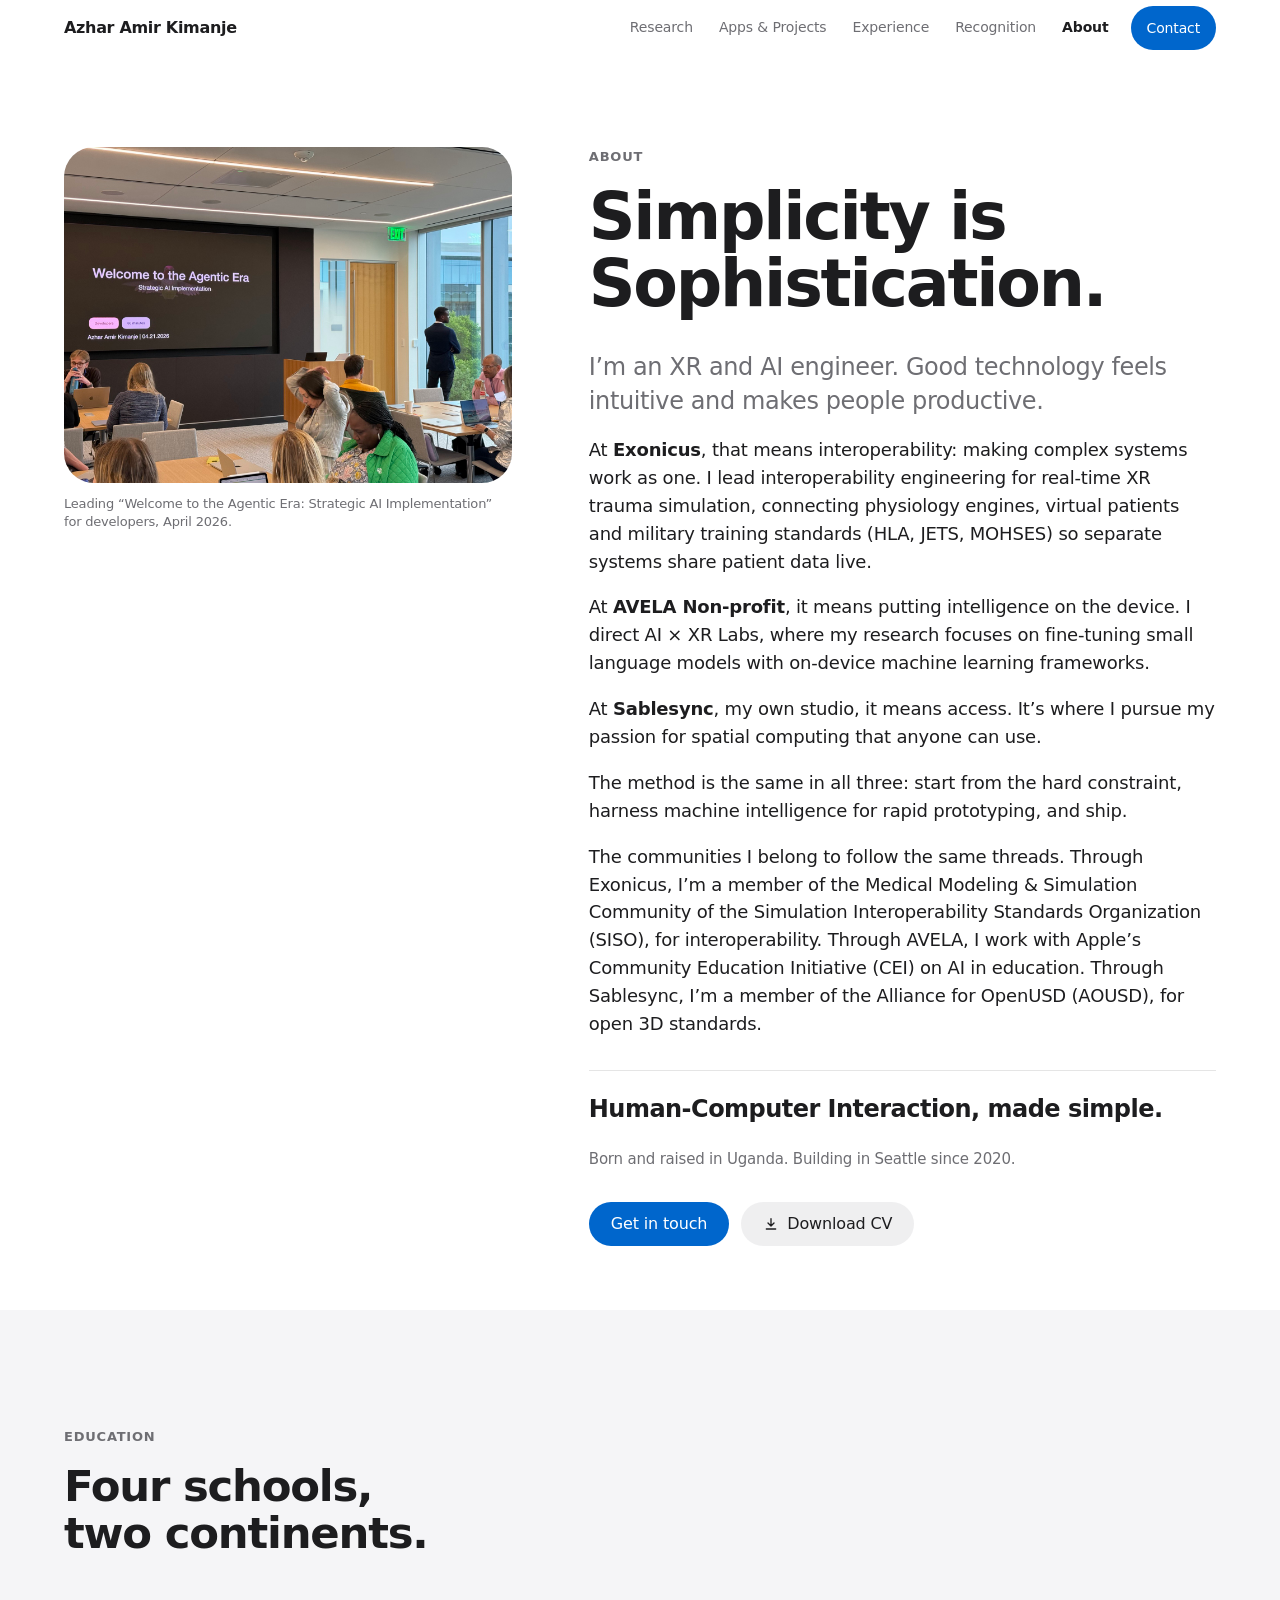
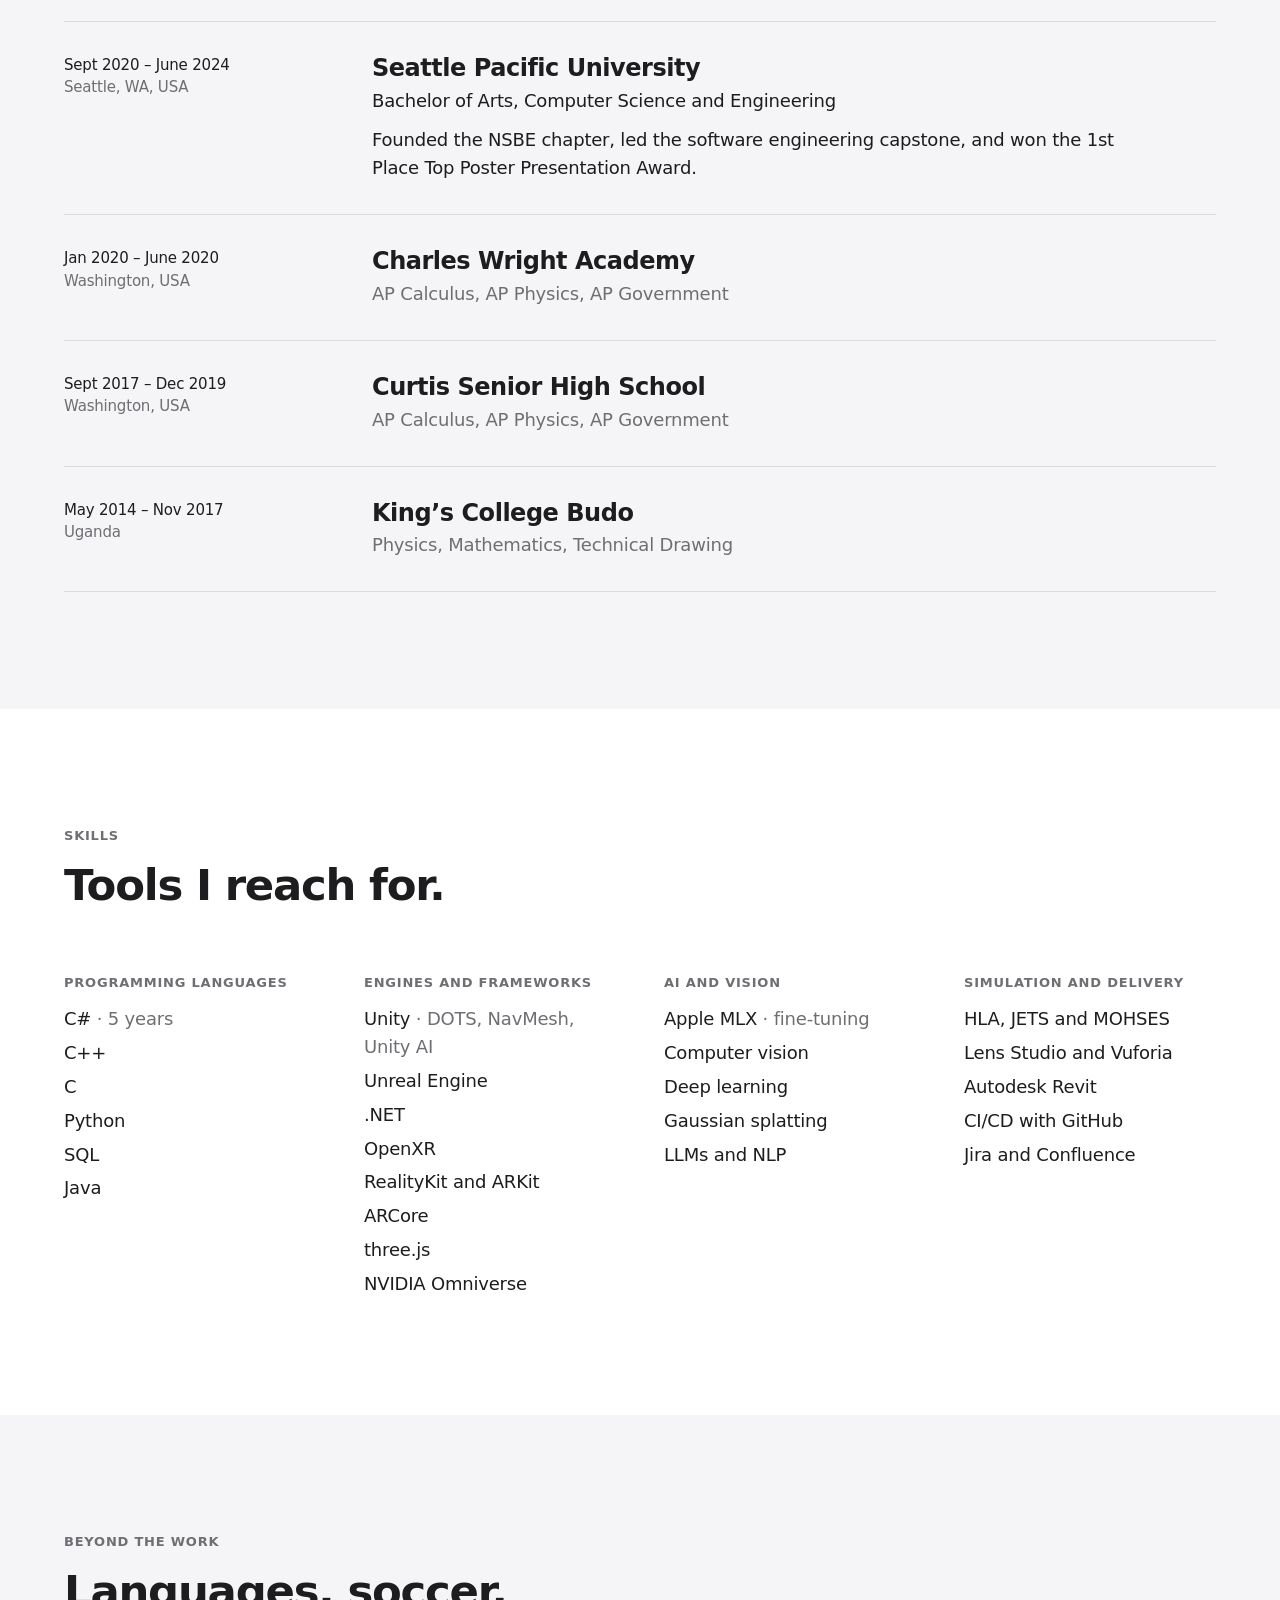
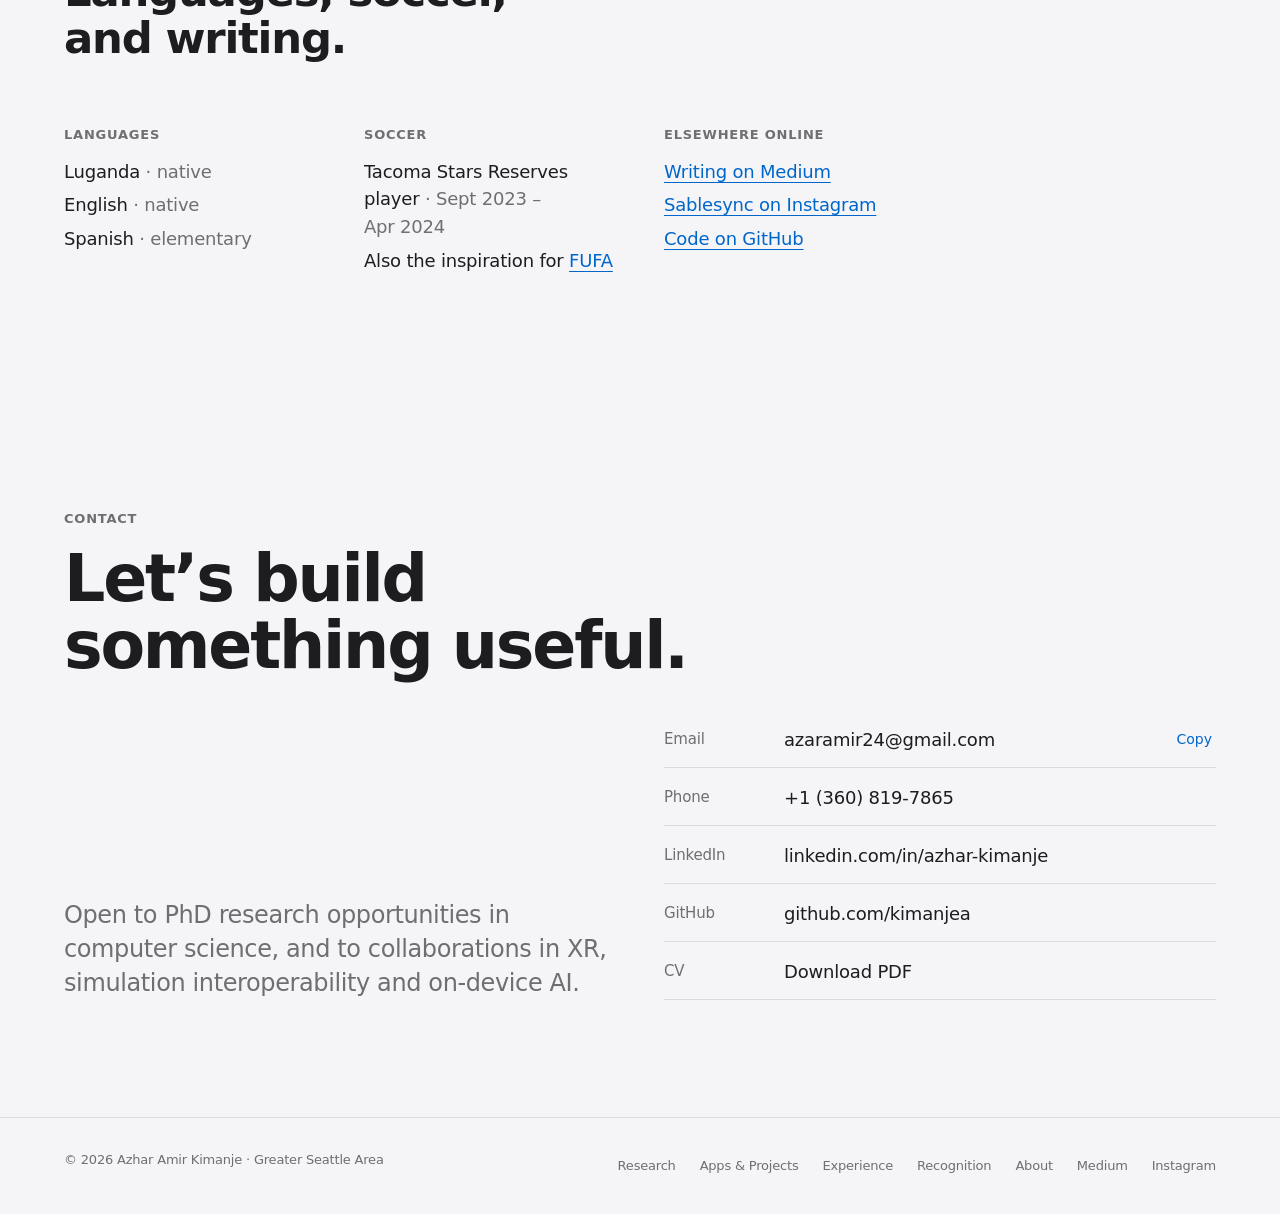
==== commit c65e1861: "Add agentic AI teaching kit to publications Feature the Apple Education Community teaching kit acros" ====
--- a/about.html
+++ b/about.html
@@ -55,8 +55,9 @@
 <section class="page-hero" aria-labelledby="page-title">
   <div class="wrap about-grid">
     <div>
-      <figure style="margin:0">
-        <div class="portrait"><img src="img/portrait.jpg" alt="Azhar Amir Kimanje smiling in a maroon Seattle Pacific hoodie, beside a turquoise river" width="499" height="375" fetchpriority="high"></div>
+      <figure class="about-figure">
+        <div class="portrait"><img src="img/about-agentic-era.jpg" alt="Azhar Amir Kimanje standing at the front of a room of developers working on laptops, with his title slide “Welcome to the Agentic Era: Strategic AI Implementation” on the screen" width="1600" height="1200" fetchpriority="high"></div>
+        <figcaption class="caption portrait-cap">Leading “Welcome to the Agentic Era: Strategic AI Implementation” for developers, April 2026.</figcaption>
       </figure>
     </div>
     <div>
--- a/styles/site.css
+++ b/styles/site.css
@@ -379,10 +379,11 @@
 
 /* ---------- About ---------- */
 .about-grid { display: grid; grid-template-columns: minmax(0, 5fr) minmax(0, 7fr); gap: clamp(32px, 6vw, 96px); align-items: start; }
-.portrait { border-radius: var(--r-xl); overflow: clip; aspect-ratio: 499 / 375; max-width: 499px; background: var(--bg-2); }
-.portrait img { width: 100%; height: 100%; object-fit: cover; object-position: 45% 30%; filter: var(--img-filter); }
+.about-figure { margin: 0; }
+.portrait { border-radius: var(--r-xl); overflow: clip; aspect-ratio: 4 / 3; background: var(--bg-2); }
+.portrait img { width: 100%; height: 100%; object-fit: cover; filter: var(--img-filter); }
 .portrait-cap { margin-top: var(--space-3); }
-@media (max-width: 860px) { .about-grid { grid-template-columns: 1fr; } .portrait { max-width: 420px; } }
+@media (max-width: 860px) { .about-grid { grid-template-columns: 1fr; } }
 
 .facts { display: grid; grid-template-columns: repeat(auto-fill, minmax(min(100%, 240px), 1fr)); gap: var(--space-6) var(--space-7); }
 .fact h3 { font-size: var(--t-cap); font-weight: 600; letter-spacing: .06em; text-transform: uppercase; color: var(--fg-2); margin-bottom: var(--space-3); font-family: var(--sans); }
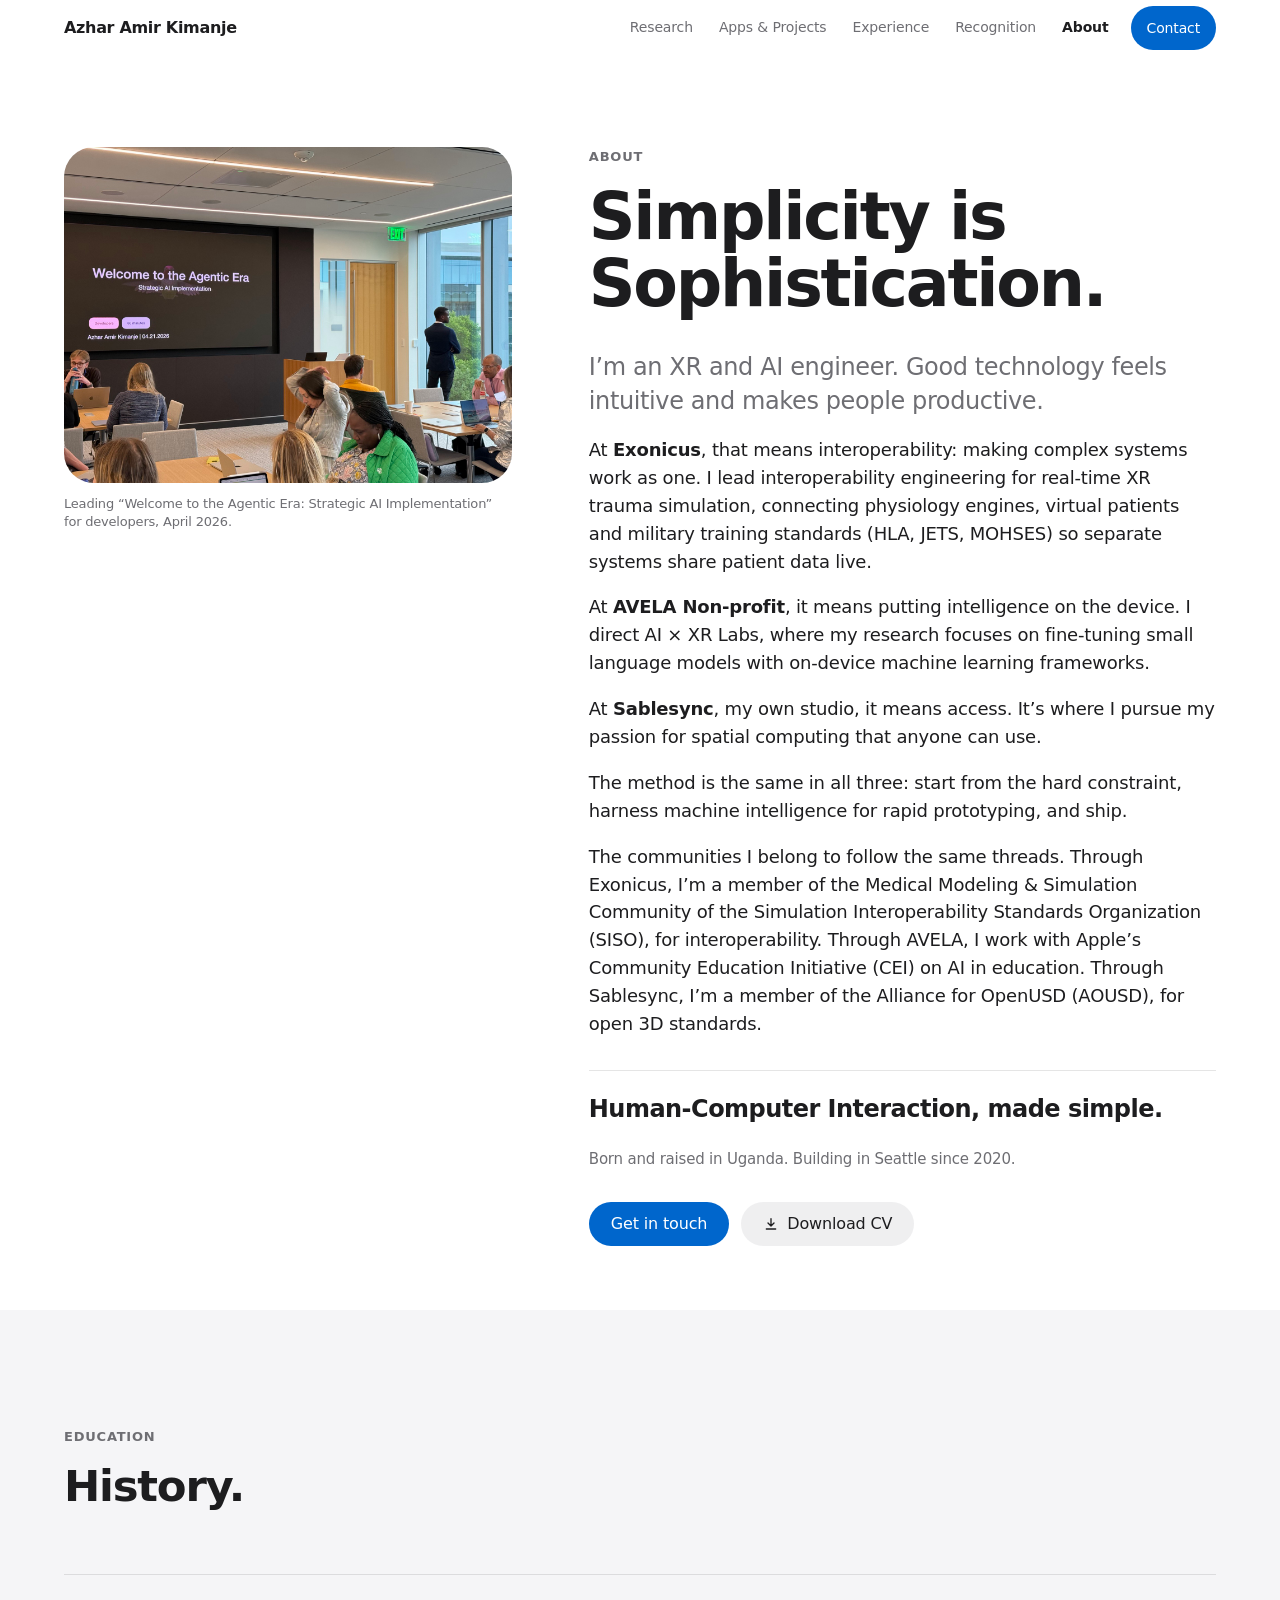
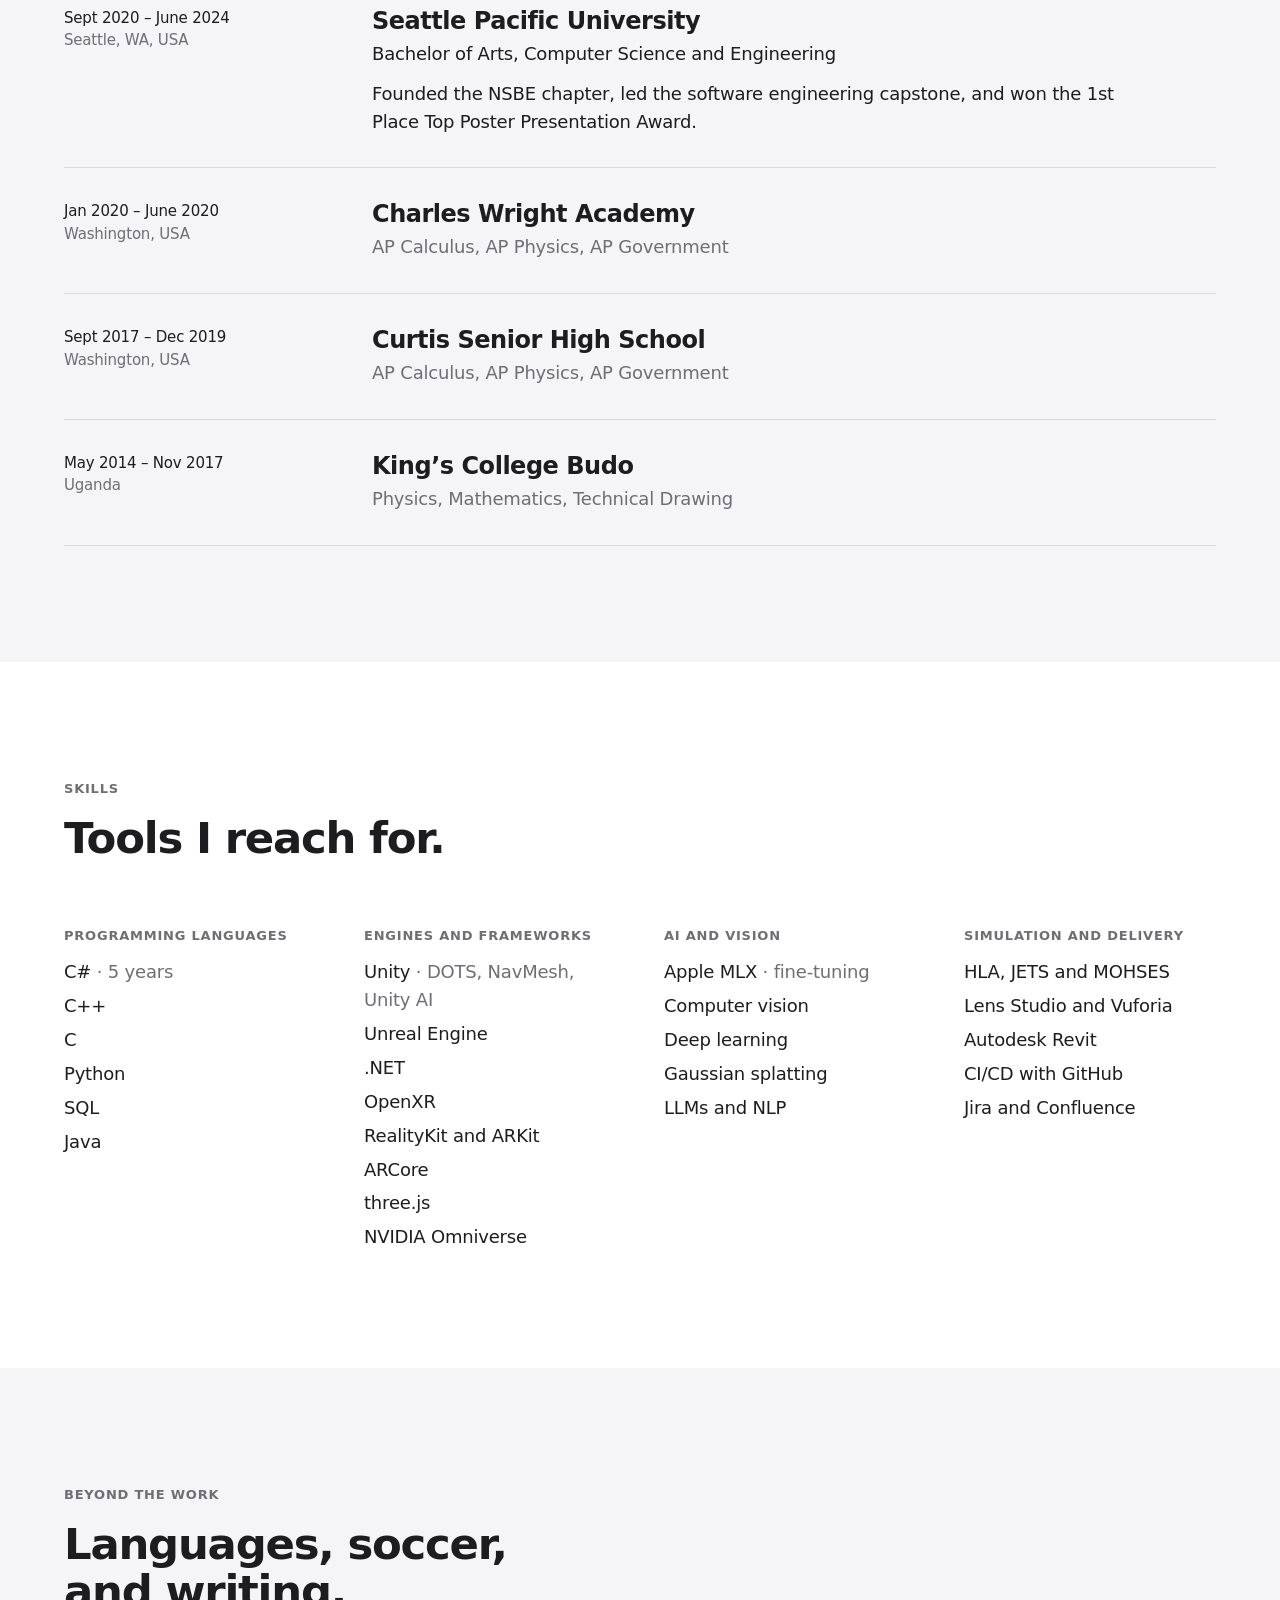
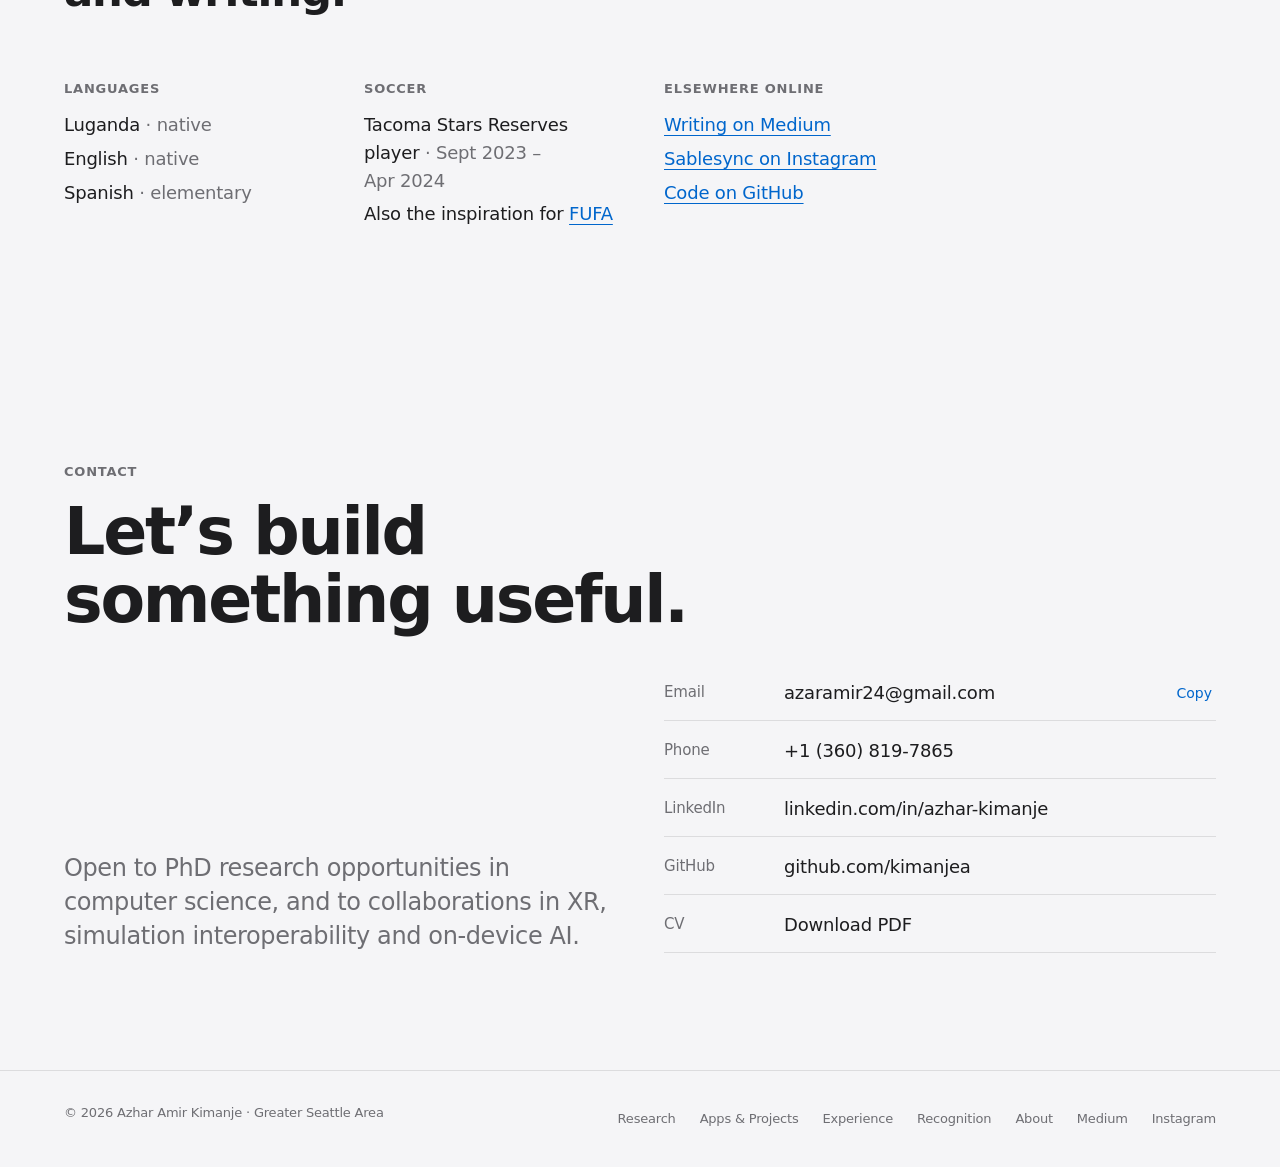
==== commit 47cee521: "done" ====
--- a/about.html
+++ b/about.html
@@ -86,7 +86,7 @@
     <div class="section-head">
       <div>
         <p class="eyebrow">Education</p>
-        <h2 class="h2" id="edu-title">Four schools, two continents.</h2>
+        <h2 class="h2" id="edu-title">History.</h2>
       </div>
     </div>
     <ul class="entries">
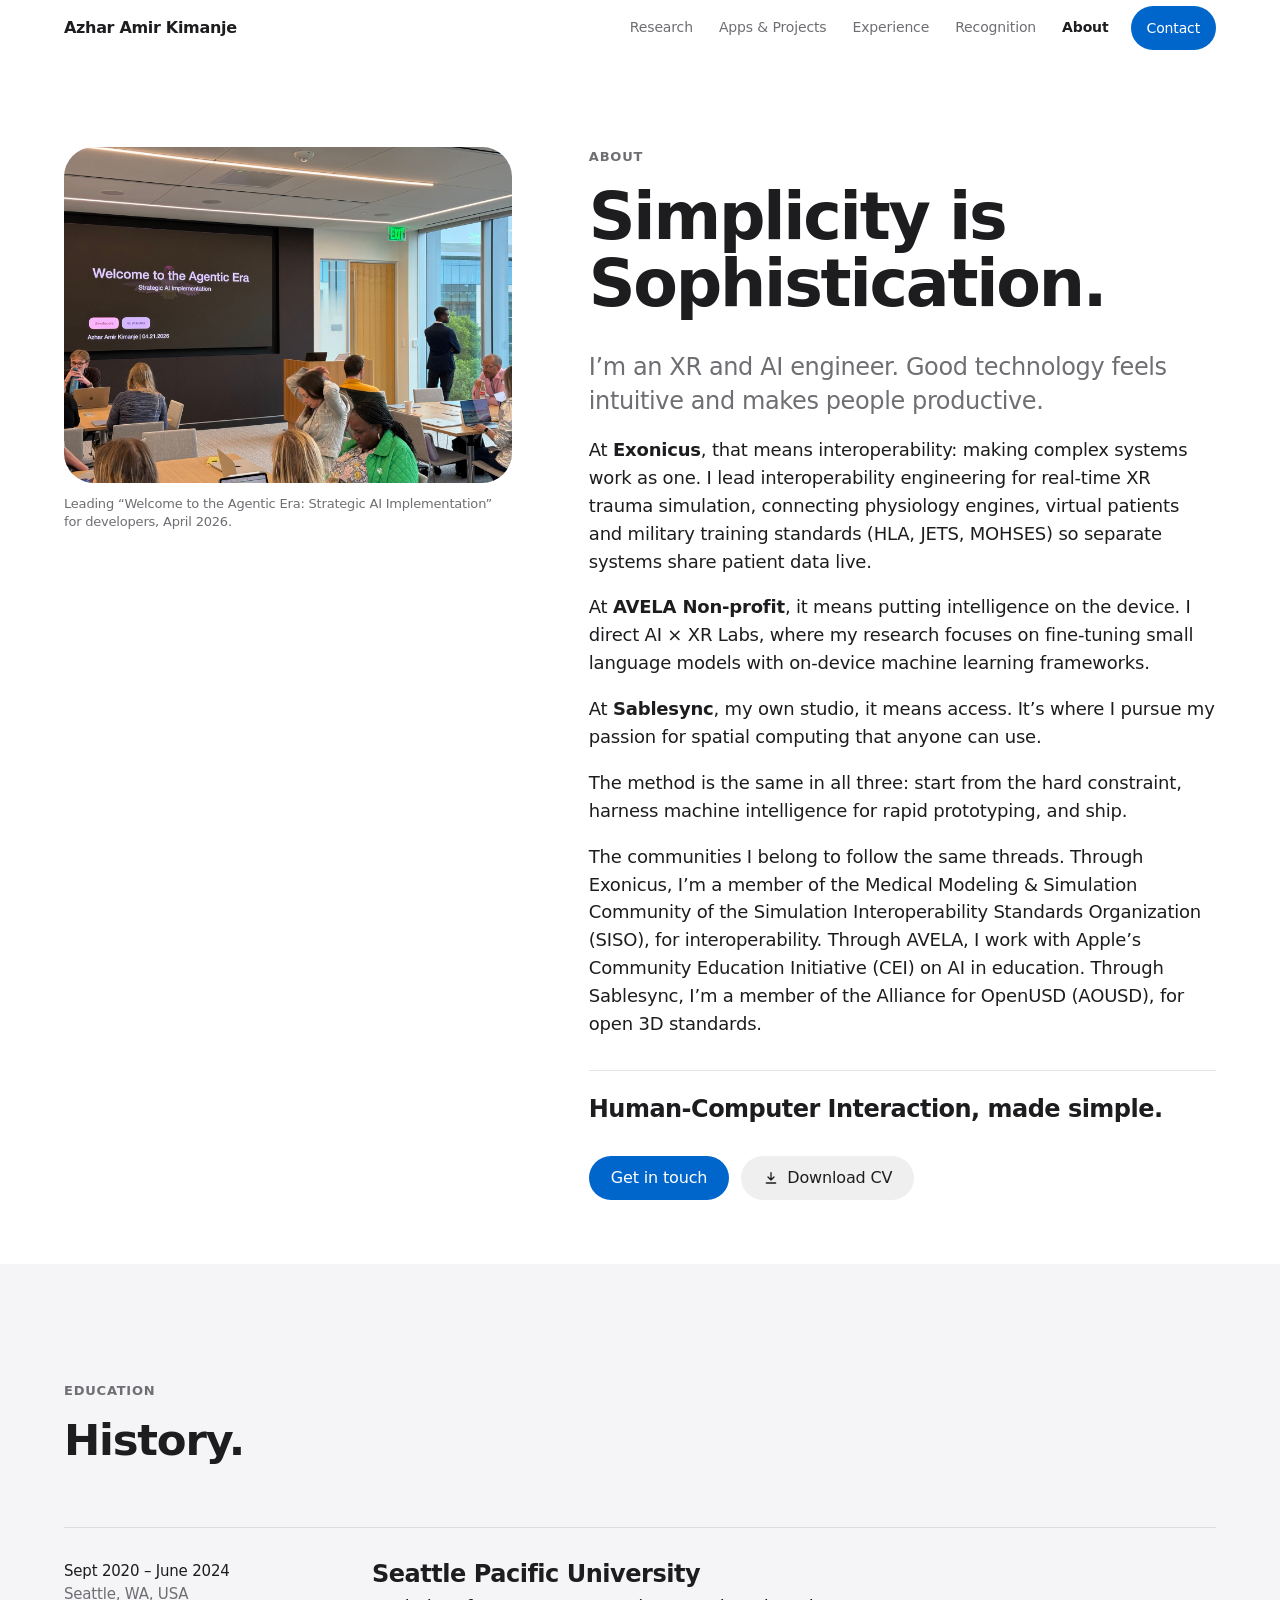
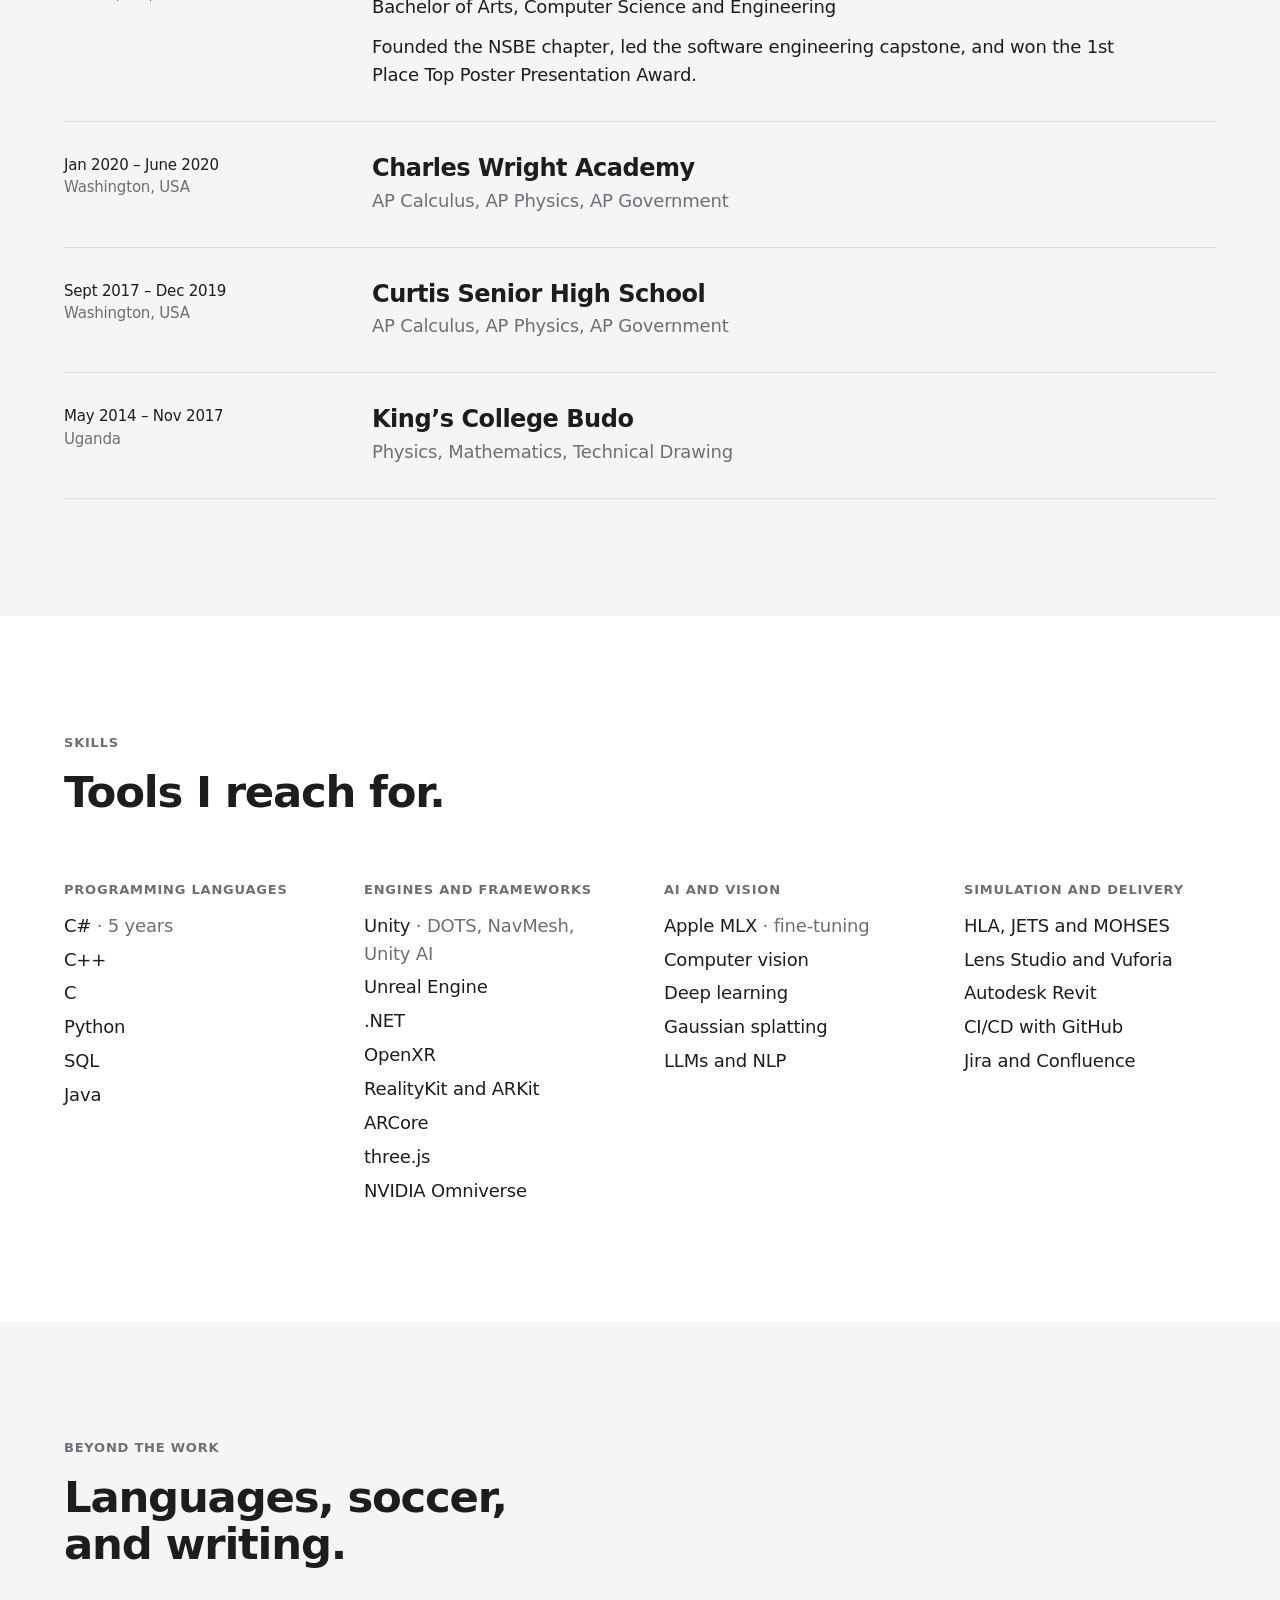
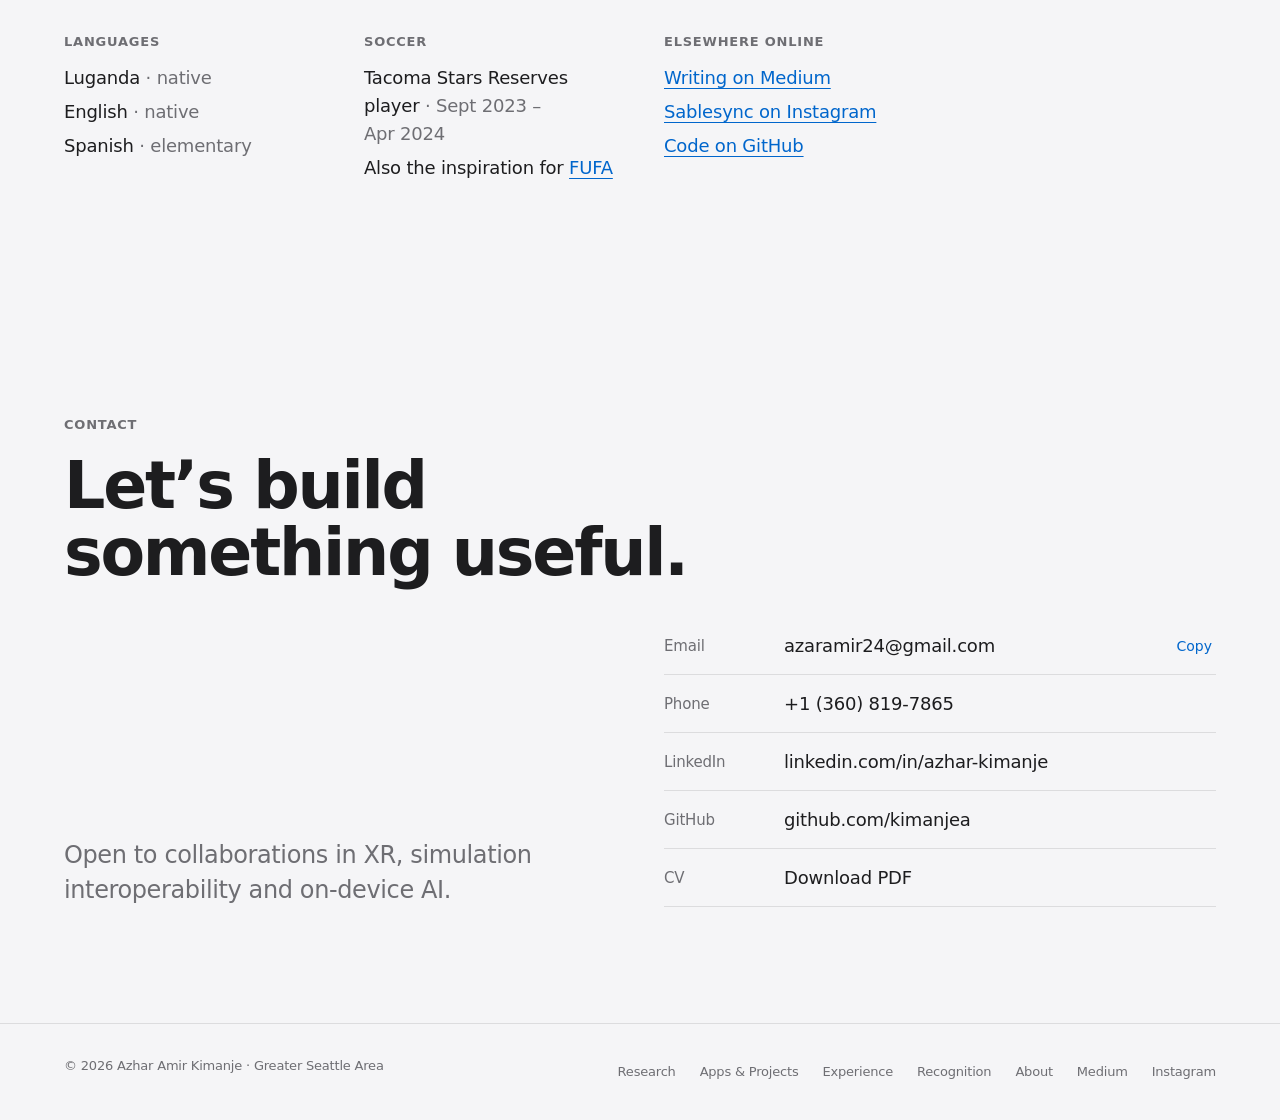
==== commit cb8b4b80: "Refresh portfolio profile and grant details Revise homepage and research messaging, remove outdated " ====
--- a/about.html
+++ b/about.html
@@ -4,14 +4,14 @@
 <meta charset="utf-8">
 <meta name="viewport" content="width=device-width, initial-scale=1, viewport-fit=cover">
 <title>About · Azhar Amir Kimanje</title>
-<meta name="description" content="Born and raised in Uganda, Azhar Amir Kimanje works at the intersection of extended reality, systems interoperability and on-device AI.">
+<meta name="description" content="Azhar Amir Kimanje is an XR and AI engineer working at the intersection of extended reality, systems interoperability and on-device AI.">
 <link rel="canonical" href="https://kimanjea.github.io/azhar/about.html">
 <meta name="color-scheme" content="light dark">
 <meta name="theme-color" content="#ffffff" media="(prefers-color-scheme: light)">
 <meta name="theme-color" content="#0b0b0c" media="(prefers-color-scheme: dark)">
 <meta property="og:type" content="website">
 <meta property="og:title" content="About · Azhar Amir Kimanje">
-<meta property="og:description" content="Born and raised in Uganda, Azhar Amir Kimanje works at the intersection of extended reality, systems interoperability and on-device AI.">
+<meta property="og:description" content="Azhar Amir Kimanje is an XR and AI engineer working at the intersection of extended reality, systems interoperability and on-device AI.">
 <meta property="og:url" content="https://kimanjea.github.io/azhar/about.html">
 <meta property="og:image" content="https://kimanjea.github.io/azhar/img/og.jpg">
 <meta name="twitter:card" content="summary_large_image">
@@ -72,7 +72,6 @@
         <p>The communities I belong to follow the same threads. Through Exonicus, I’m a member of the Medical Modeling &amp; Simulation Community of the Simulation Interoperability Standards Organization (SISO), for interoperability. Through AVELA, I work with Apple’s Community Education Initiative (CEI) on AI in education. Through Sablesync, I’m a member of the Alliance for OpenUSD (AOUSD), for open 3D standards.</p>
       </div>
       <p class="signoff">Human-Computer Interaction, made simple.</p>
-      <p class="muted small mt-5">Born and raised in Uganda. Building in Seattle since 2020.</p>
       <div class="actions mt-6">
         <a class="btn btn-primary" href="#contact">Get in touch</a>
         <a class="btn btn-secondary" href="Azhar-Amir-Kimanje-CV.pdf"><svg viewBox="0 0 24 24" fill="none" stroke="currentColor" stroke-width="2" stroke-linecap="round" stroke-linejoin="round" aria-hidden="true"><path d="M12 4v11m0 0-4.5-4.5M12 15l4.5-4.5M5 19.5h14"/></svg>Download CV</a>
@@ -179,7 +178,7 @@
     <p class="eyebrow">Contact</p>
     <h2 class="h1" id="contact-title">Let’s build something useful.</h2>
     <div class="contact-grid">
-      <p class="lead">Open to PhD research opportunities in computer science, and to collaborations in XR, simulation interoperability and on-device AI.</p>
+      <p class="lead">Open to collaborations in XR, simulation interoperability and on-device AI.</p>
       <ul class="contact-list">
         <li><span class="label">Email</span><a class="grow" href="mailto:azaramir24@gmail.com">azaramir24@gmail.com</a><button class="copy-btn" type="button" data-copy="azaramir24@gmail.com">Copy</button></li>
         <li><span class="label">Phone</span><a class="grow tnum" href="tel:+13608197865">+1&nbsp;(360)&nbsp;819‑7865</a></li>
--- a/styles/site.css
+++ b/styles/site.css
@@ -512,3 +512,6 @@
 .principles li { color: var(--fg-2); }
 .principles strong { color: var(--fg); }
 .signoff { margin-top: var(--space-6); padding-top: var(--space-5); border-top: 1px solid var(--sep); font: 700 var(--t-3)/1.2 var(--display); letter-spacing: -0.022em; color: var(--fg); max-width: var(--measure); }
+
+/* Longer hero statement: smaller display size, wider measure */
+.hero h1.hero-long { font-size: clamp(2.25rem, 1.2rem + 4vw, 5rem); line-height: 1.02; letter-spacing: -0.04em; max-width: 24ch; }
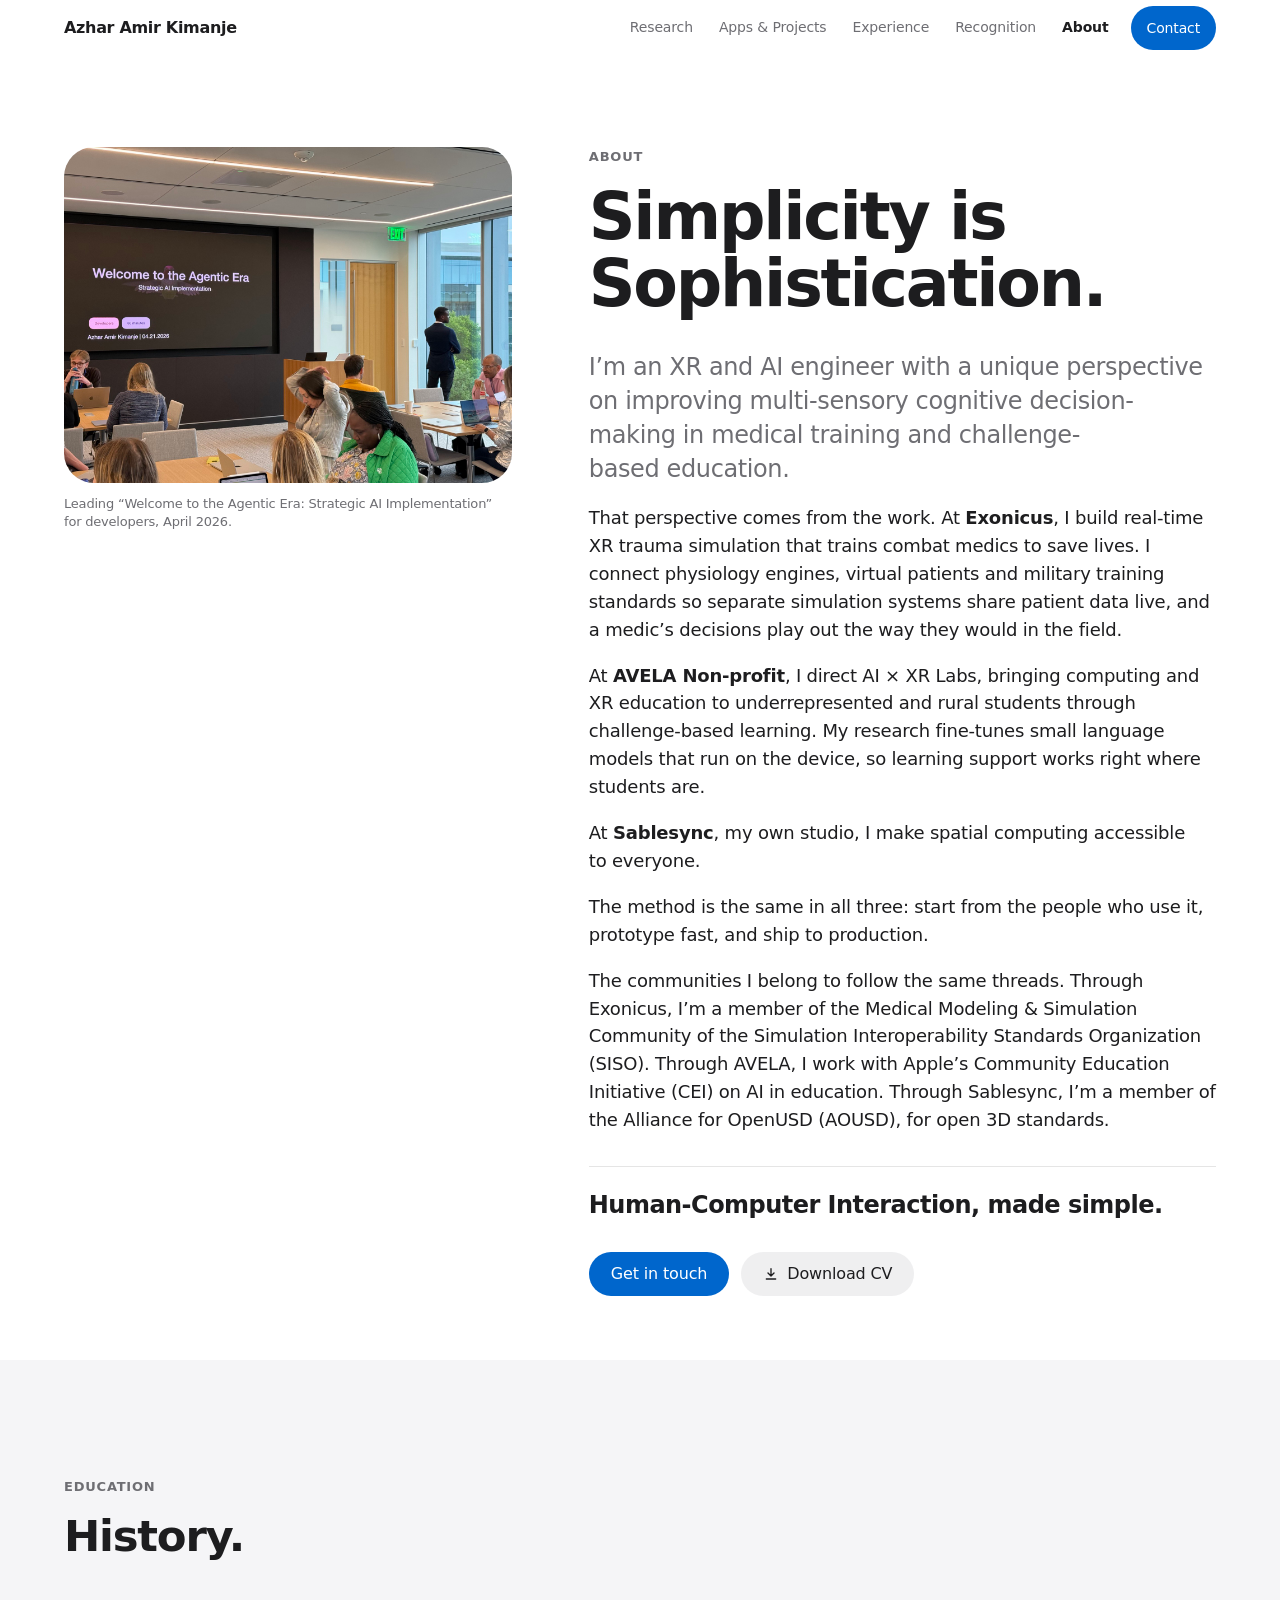
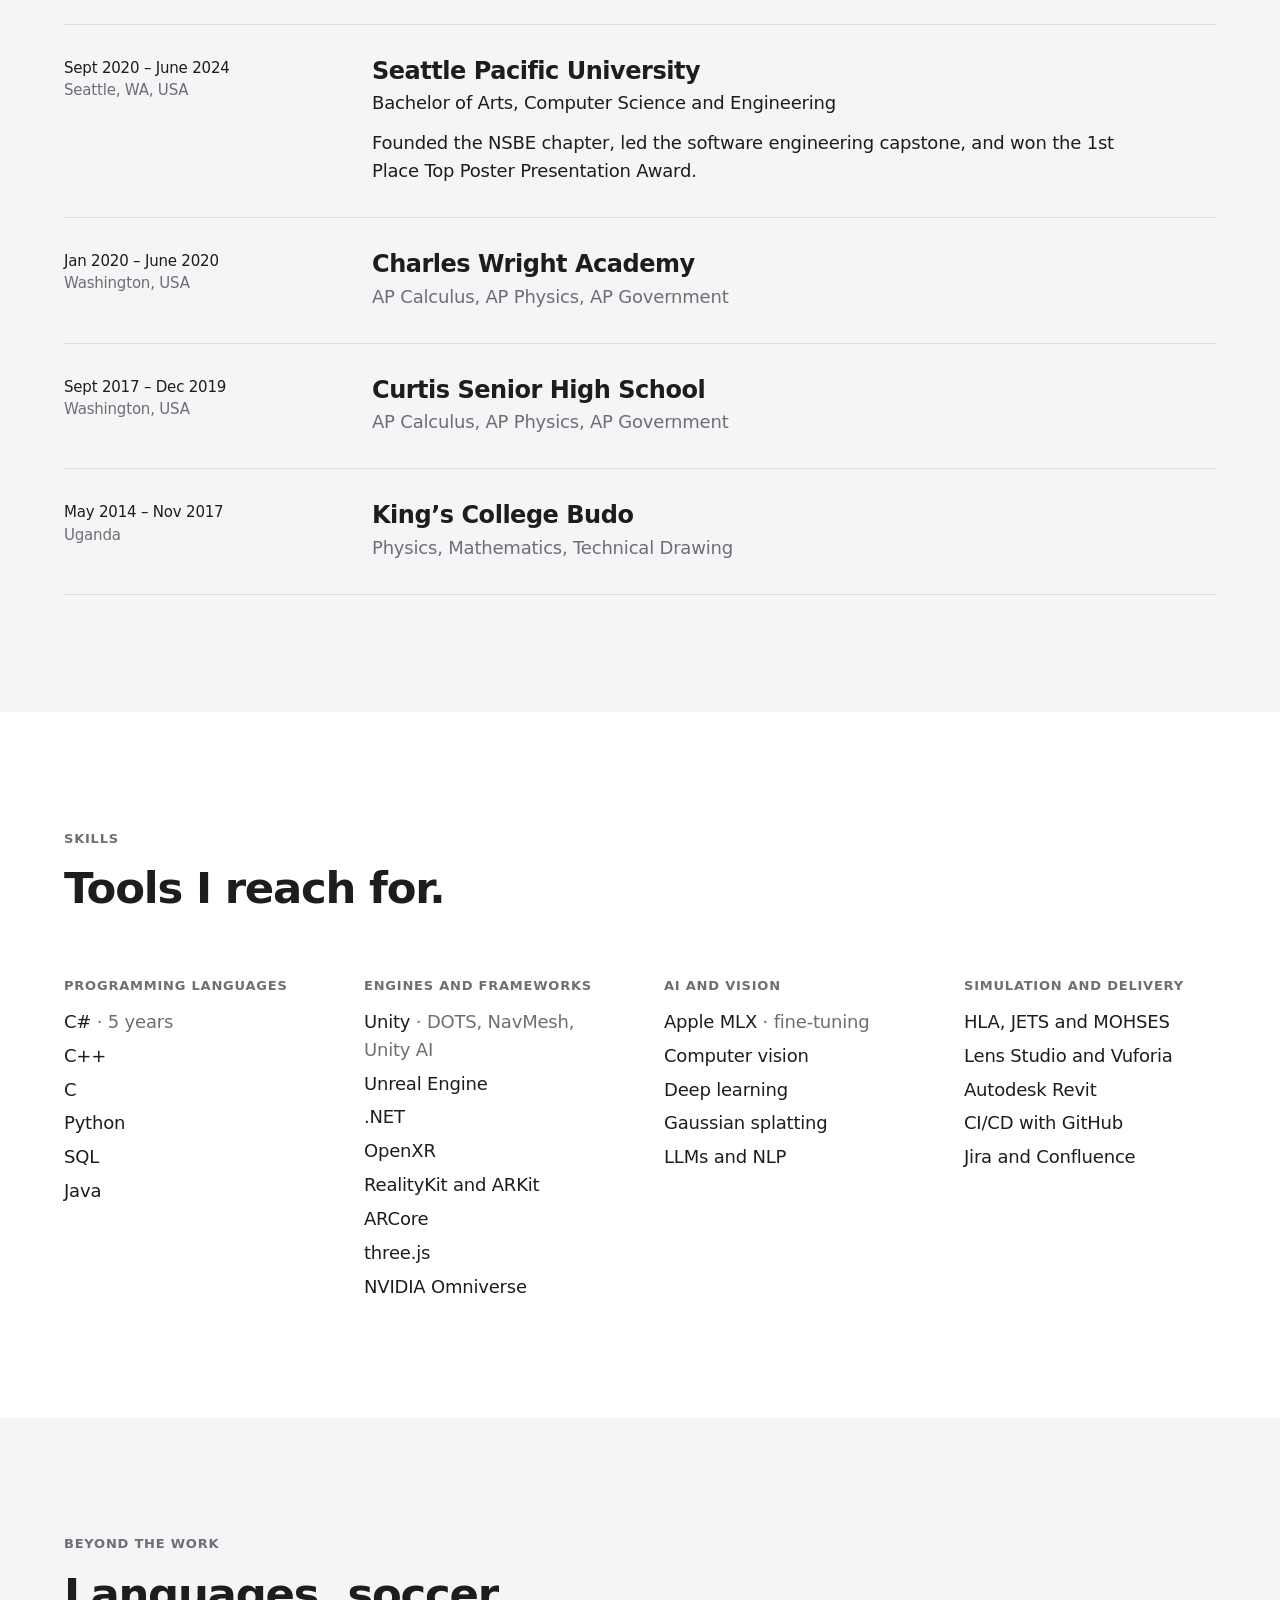
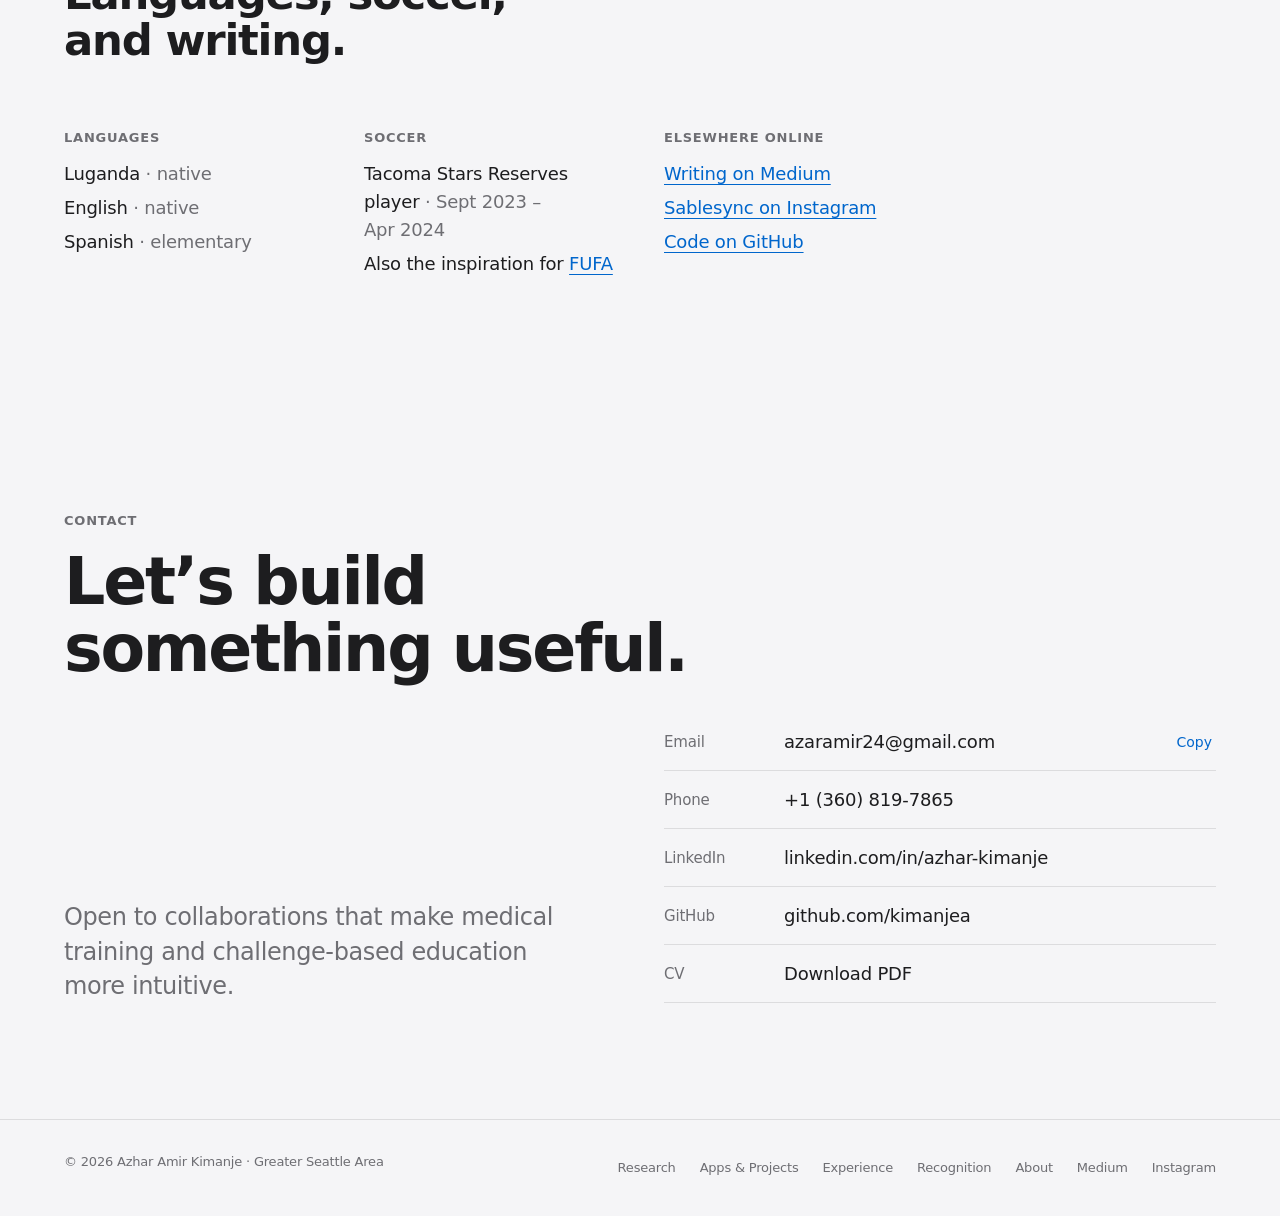
==== commit b14aa7aa: "Lead the portfolio with the why behind the work Open the site with one hook used across the portfoli" ====
--- a/about.html
+++ b/about.html
@@ -64,12 +64,12 @@
       <p class="eyebrow">About</p>
       <h1 class="h1" id="page-title">Simplicity is Sophistication.</h1>
       <div class="prose mt-6">
-        <p class="lead about-lead">I’m an XR and AI engineer. Good technology feels intuitive and makes people productive.</p>
-        <p class="mt-5">At <strong>Exonicus</strong>, that means interoperability: making complex systems work as one. I lead interoperability engineering for real-time XR trauma simulation, connecting physiology engines, virtual patients and military training standards (HLA, JETS, MOHSES) so separate systems share patient data live.</p>
-        <p>At <strong>AVELA Non-profit</strong>, it means putting intelligence on the device. I direct AI&nbsp;×&nbsp;XR Labs, where my research focuses on fine-tuning small language models with on-device machine learning frameworks.</p>
-        <p>At <strong>Sablesync</strong>, my own studio, it means access. It’s where I pursue my passion for spatial computing that anyone can use.</p>
-        <p>The method is the same in all three: start from the hard constraint, harness machine intelligence for rapid prototyping, and ship.</p>
-        <p>The communities I belong to follow the same threads. Through Exonicus, I’m a member of the Medical Modeling &amp; Simulation Community of the Simulation Interoperability Standards Organization (SISO), for interoperability. Through AVELA, I work with Apple’s Community Education Initiative (CEI) on AI in education. Through Sablesync, I’m a member of the Alliance for OpenUSD (AOUSD), for open 3D standards.</p>
+        <p class="lead about-lead">I’m an XR and AI engineer with a unique perspective on improving multi-sensory cognitive decision-making in medical training and challenge-based education.</p>
+        <p class="mt-5">That perspective comes from the work. At <strong>Exonicus</strong>, I build real-time XR trauma simulation that trains combat medics to save lives. I connect physiology engines, virtual patients and military training standards so separate simulation systems share patient data live, and a medic’s decisions play out the way they would in the field.</p>
+        <p>At <strong>AVELA Non-profit</strong>, I direct AI&nbsp;×&nbsp;XR Labs, bringing computing and XR education to underrepresented and rural students through challenge-based learning. My research fine-tunes small language models that run on the device, so learning support works right where students are.</p>
+        <p>At <strong>Sablesync</strong>, my own studio, I make spatial computing accessible to everyone.</p>
+        <p>The method is the same in all three: start from the people who use it, prototype fast, and ship to production.</p>
+        <p>The communities I belong to follow the same threads. Through Exonicus, I’m a member of the Medical Modeling &amp; Simulation Community of the Simulation Interoperability Standards Organization (SISO). Through AVELA, I work with Apple’s Community Education Initiative (CEI) on AI in education. Through Sablesync, I’m a member of the Alliance for OpenUSD (AOUSD), for open 3D standards.</p>
       </div>
       <p class="signoff">Human-Computer Interaction, made simple.</p>
       <div class="actions mt-6">
@@ -178,7 +178,7 @@
     <p class="eyebrow">Contact</p>
     <h2 class="h1" id="contact-title">Let’s build something useful.</h2>
     <div class="contact-grid">
-      <p class="lead">Open to collaborations in XR, simulation interoperability and on-device AI.</p>
+      <p class="lead">Open to collaborations that make medical training and challenge-based education more intuitive.</p>
       <ul class="contact-list">
         <li><span class="label">Email</span><a class="grow" href="mailto:azaramir24@gmail.com">azaramir24@gmail.com</a><button class="copy-btn" type="button" data-copy="azaramir24@gmail.com">Copy</button></li>
         <li><span class="label">Phone</span><a class="grow tnum" href="tel:+13608197865">+1&nbsp;(360)&nbsp;819‑7865</a></li>
--- a/styles/site.css
+++ b/styles/site.css
@@ -515,3 +515,4 @@
 
 /* Longer hero statement: smaller display size, wider measure */
 .hero h1.hero-long { font-size: clamp(2.25rem, 1.2rem + 4vw, 5rem); line-height: 1.02; letter-spacing: -0.04em; max-width: 24ch; }
+
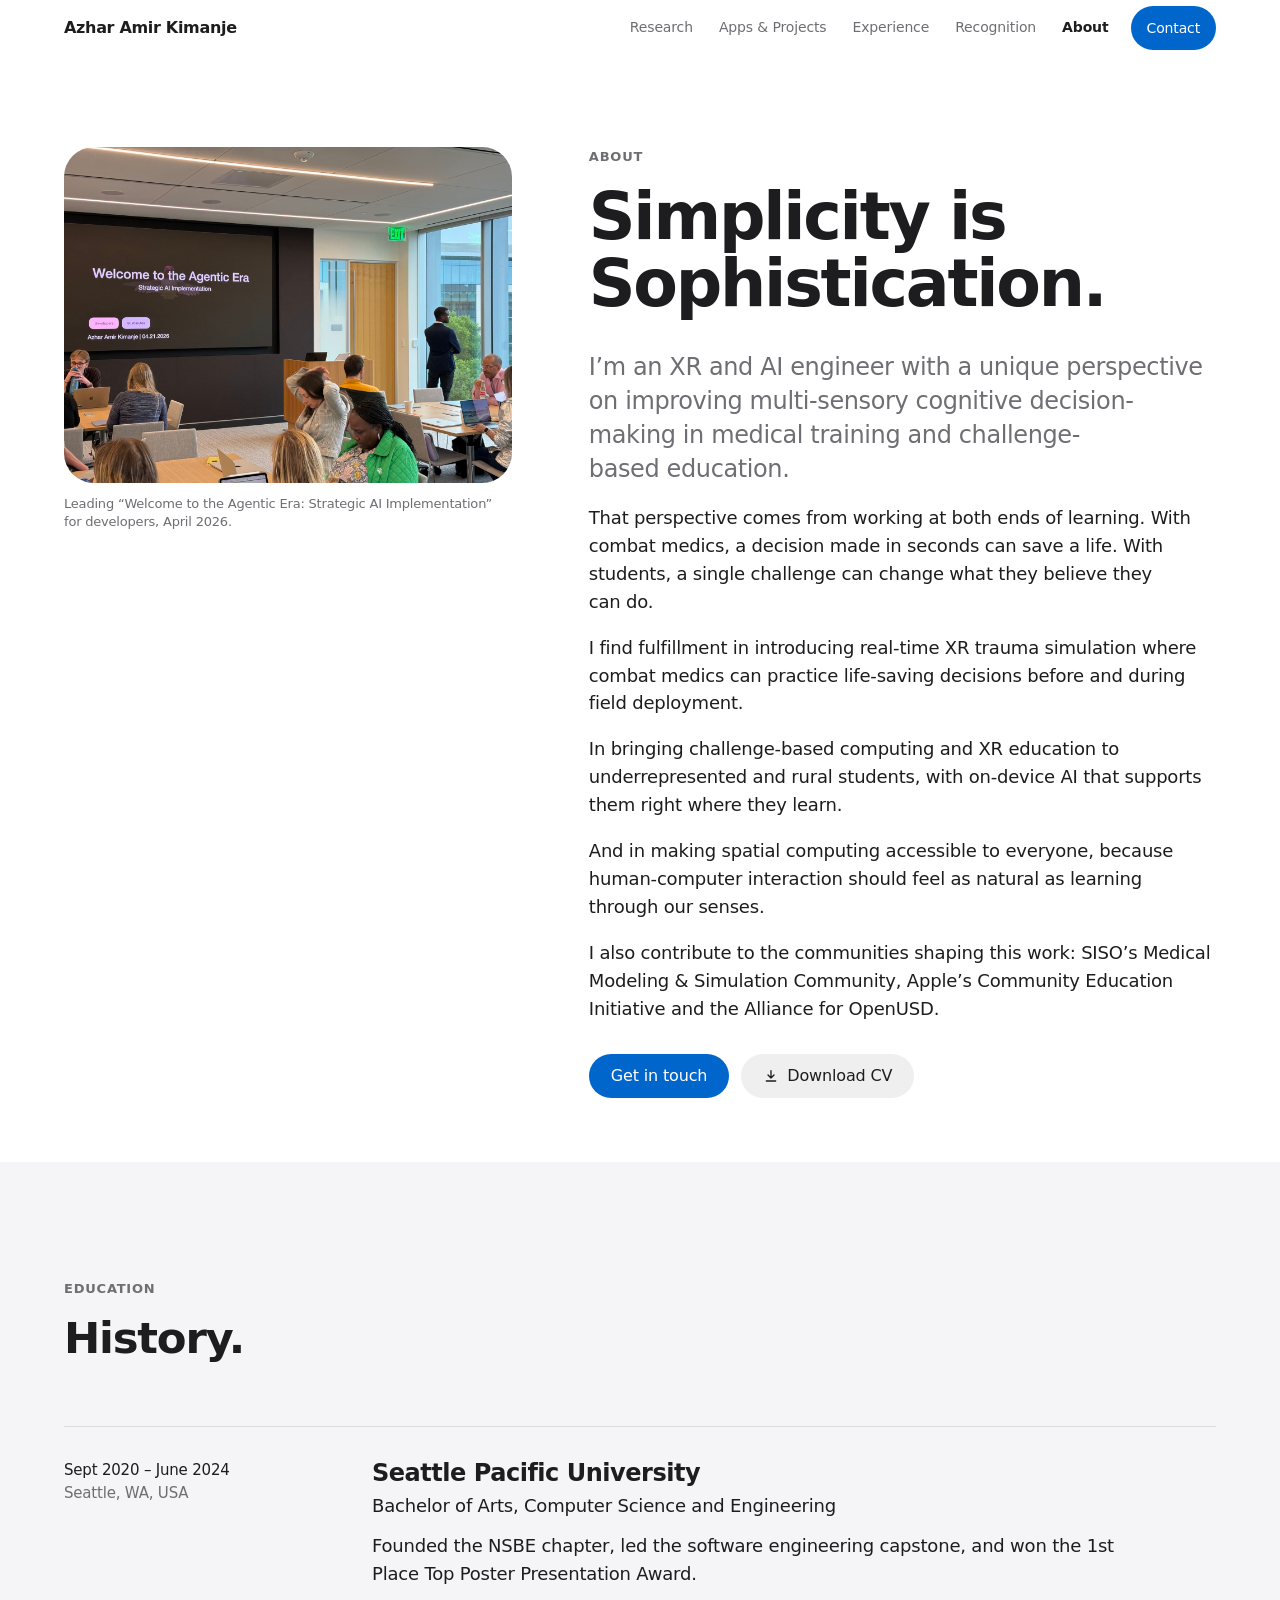
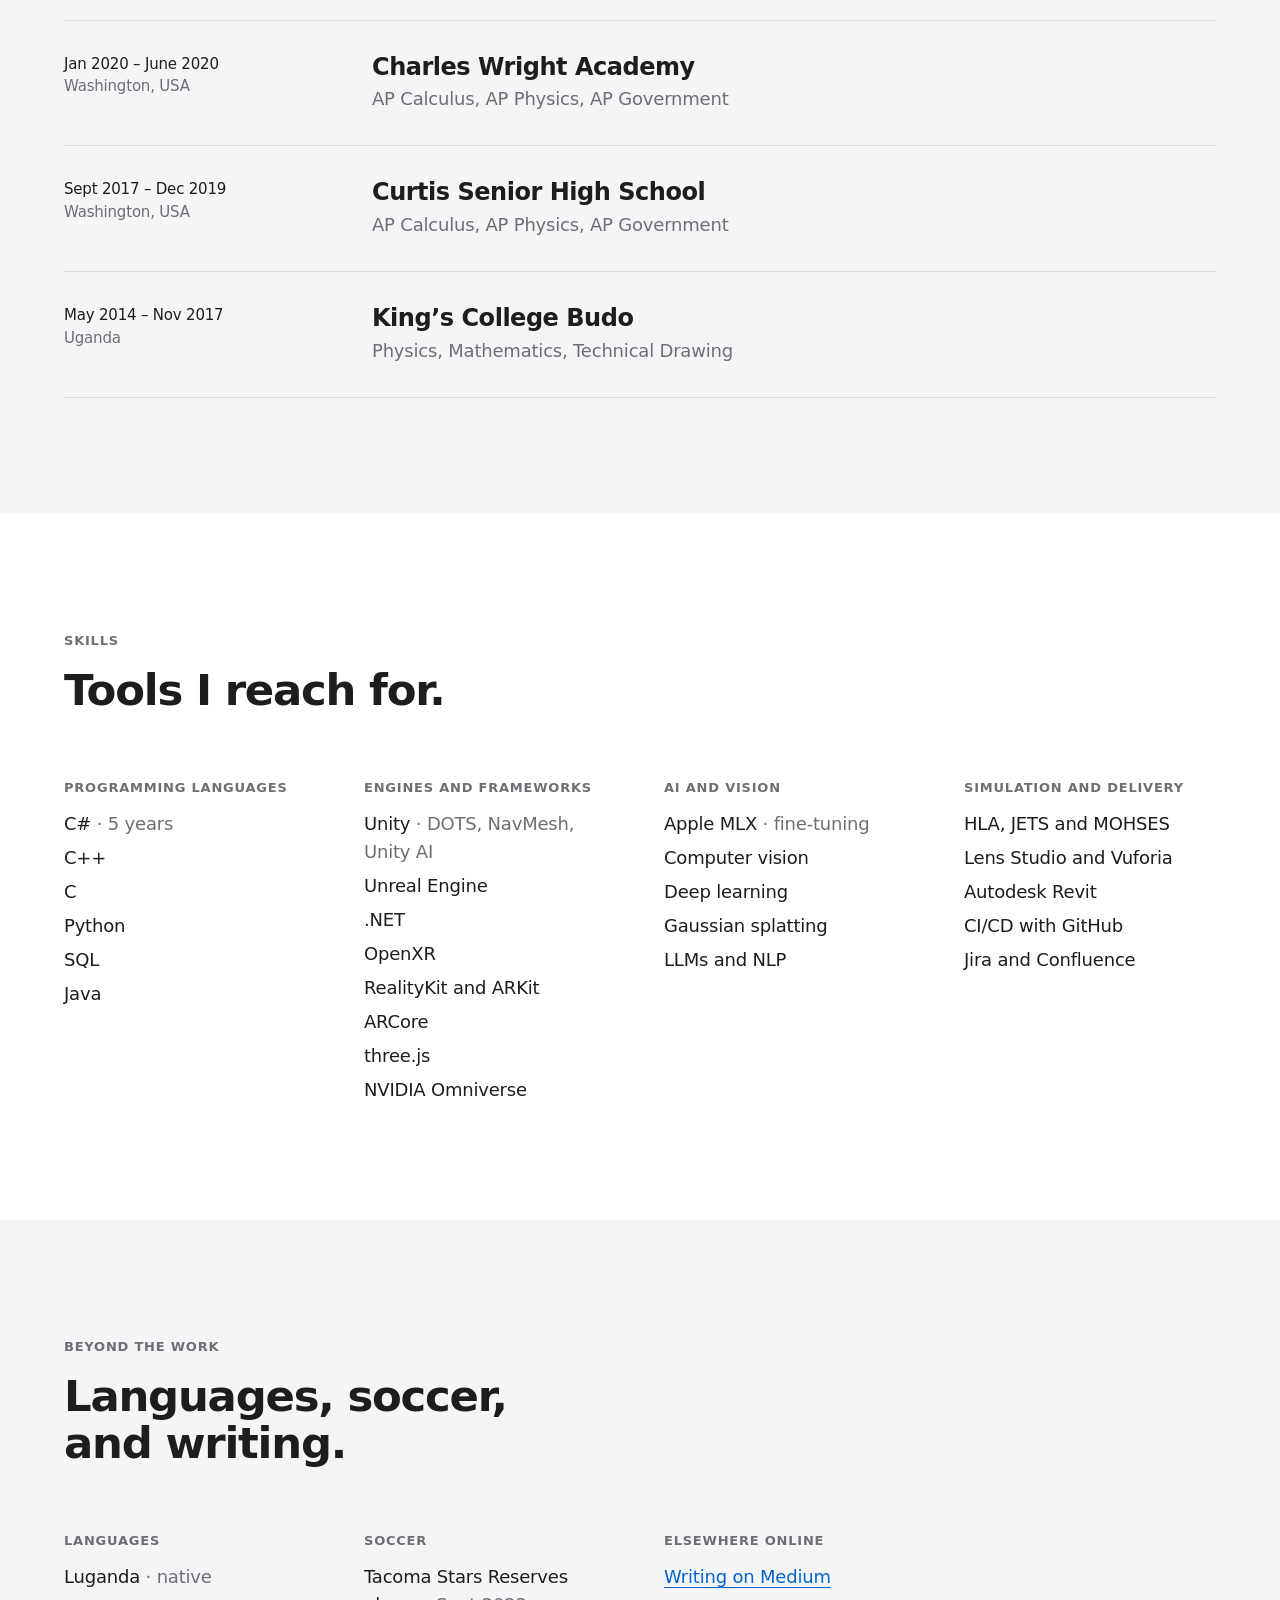
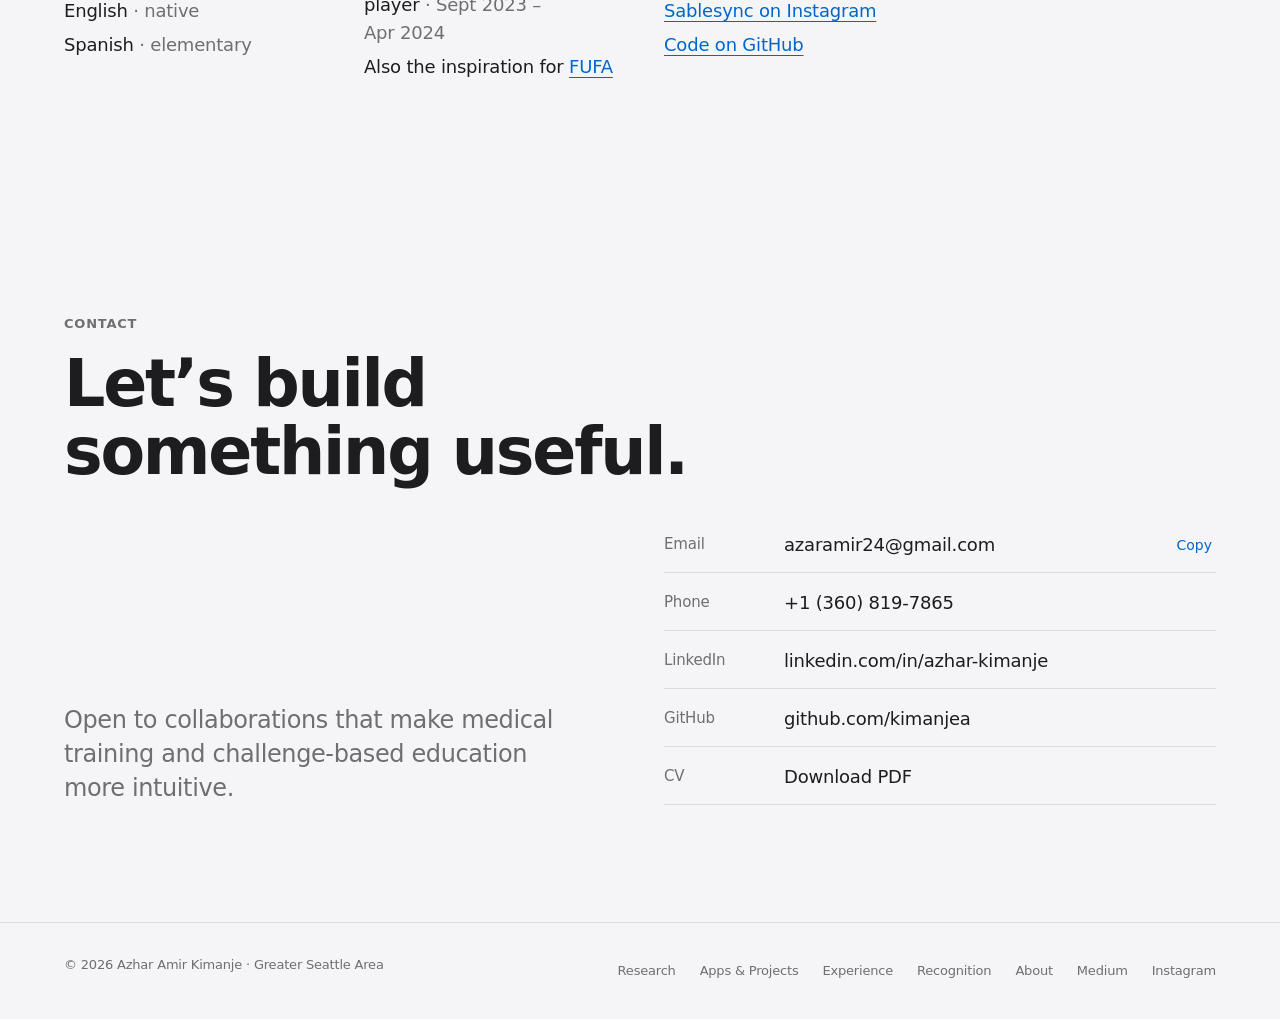
==== commit eb866f0e: "Refresh portfolio copy and publications Revise experience and project narratives, clarify grant exec" ====
--- a/about.html
+++ b/about.html
@@ -65,13 +65,12 @@
       <h1 class="h1" id="page-title">Simplicity is Sophistication.</h1>
       <div class="prose mt-6">
         <p class="lead about-lead">I’m an XR and AI engineer with a unique perspective on improving multi-sensory cognitive decision-making in medical training and challenge-based education.</p>
-        <p class="mt-5">That perspective comes from the work. At <strong>Exonicus</strong>, I build real-time XR trauma simulation that trains combat medics to save lives. I connect physiology engines, virtual patients and military training standards so separate simulation systems share patient data live, and a medic’s decisions play out the way they would in the field.</p>
-        <p>At <strong>AVELA Non-profit</strong>, I direct AI&nbsp;×&nbsp;XR Labs, bringing computing and XR education to underrepresented and rural students through challenge-based learning. My research fine-tunes small language models that run on the device, so learning support works right where students are.</p>
-        <p>At <strong>Sablesync</strong>, my own studio, I make spatial computing accessible to everyone.</p>
-        <p>The method is the same in all three: start from the people who use it, prototype fast, and ship to production.</p>
-        <p>The communities I belong to follow the same threads. Through Exonicus, I’m a member of the Medical Modeling &amp; Simulation Community of the Simulation Interoperability Standards Organization (SISO). Through AVELA, I work with Apple’s Community Education Initiative (CEI) on AI in education. Through Sablesync, I’m a member of the Alliance for OpenUSD (AOUSD), for open 3D standards.</p>
-      </div>
-      <p class="signoff">Human-Computer Interaction, made simple.</p>
+        <p class="mt-5">That perspective comes from working at both ends of learning. With combat medics, a decision made in seconds can save a life. With students, a single challenge can change what they believe they can do.</p>
+        <p>I find fulfillment in introducing real-time XR trauma simulation where combat medics can practice life-saving decisions before and during field deployment.</p>
+        <p>In bringing challenge-based computing and XR education to underrepresented and rural students, with on-device AI that supports them right where they learn.</p>
+        <p>And in making spatial computing accessible to everyone, because human-computer interaction should feel as natural as learning through our senses.</p>
+        <p>I also contribute to the communities shaping this work: SISO’s Medical Modeling &amp; Simulation Community, Apple’s Community Education Initiative and the Alliance for OpenUSD.</p>
+      </div>
       <div class="actions mt-6">
         <a class="btn btn-primary" href="#contact">Get in touch</a>
         <a class="btn btn-secondary" href="Azhar-Amir-Kimanje-CV.pdf"><svg viewBox="0 0 24 24" fill="none" stroke="currentColor" stroke-width="2" stroke-linecap="round" stroke-linejoin="round" aria-hidden="true"><path d="M12 4v11m0 0-4.5-4.5M12 15l4.5-4.5M5 19.5h14"/></svg>Download CV</a>
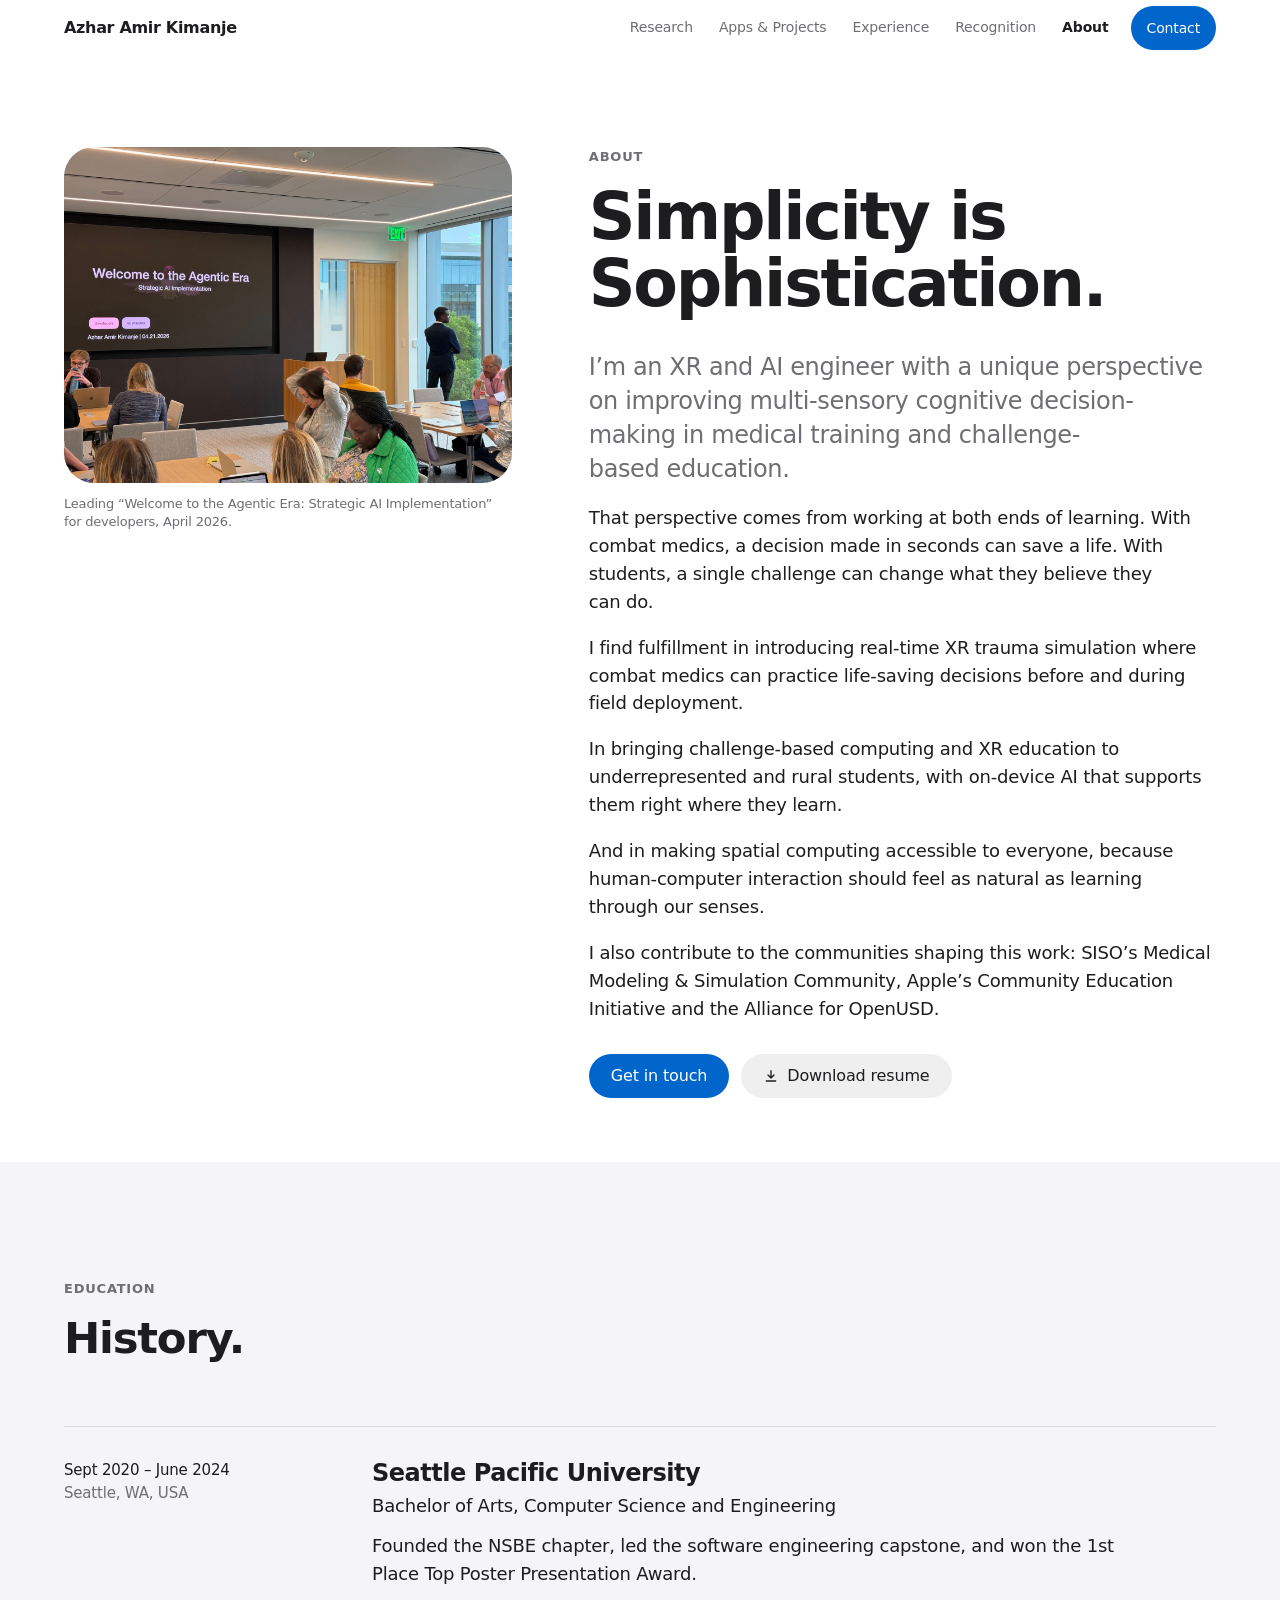
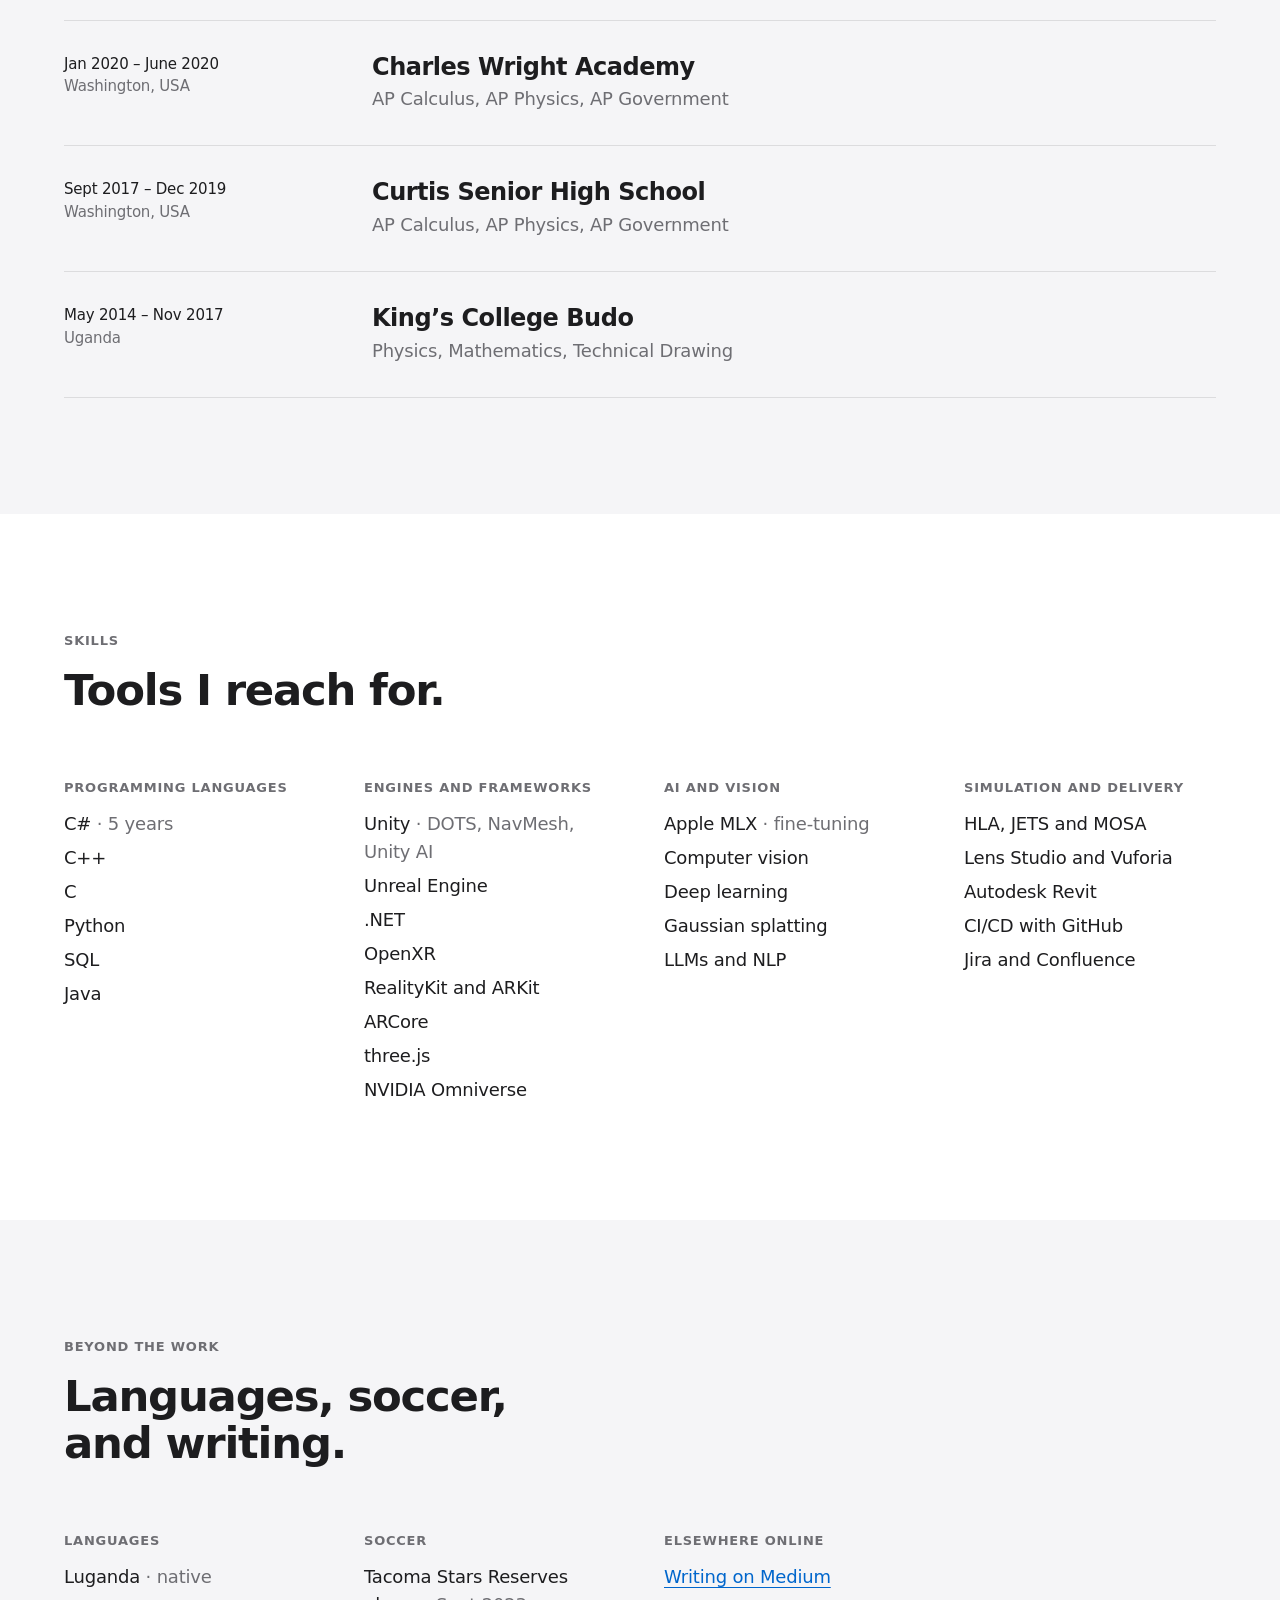
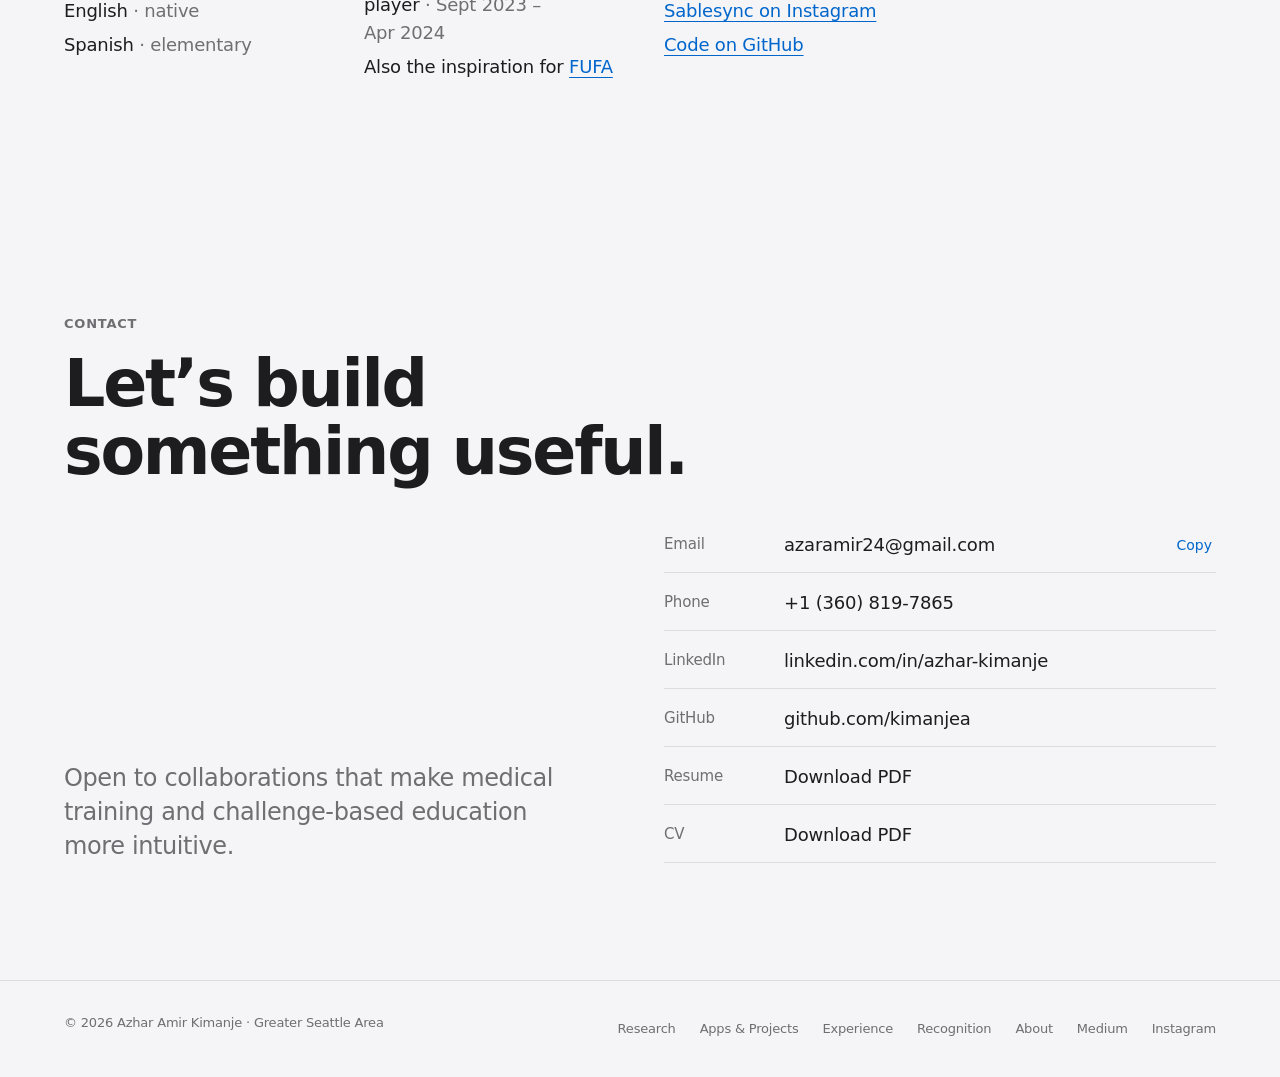
==== commit 4f308b49: "Update CV and simulation standards Refresh the CV PDF and update portfolio content to describe MOSA " ====
--- a/about.html
+++ b/about.html
@@ -73,7 +73,7 @@
       </div>
       <div class="actions mt-6">
         <a class="btn btn-primary" href="#contact">Get in touch</a>
-        <a class="btn btn-secondary" href="Azhar-Amir-Kimanje-CV.pdf"><svg viewBox="0 0 24 24" fill="none" stroke="currentColor" stroke-width="2" stroke-linecap="round" stroke-linejoin="round" aria-hidden="true"><path d="M12 4v11m0 0-4.5-4.5M12 15l4.5-4.5M5 19.5h14"/></svg>Download CV</a>
+        <a class="btn btn-secondary" href="Azhar-Amir-Kimanje-Resume.pdf"><svg viewBox="0 0 24 24" fill="none" stroke="currentColor" stroke-width="2" stroke-linecap="round" stroke-linejoin="round" aria-hidden="true"><path d="M12 4v11m0 0-4.5-4.5M12 15l4.5-4.5M5 19.5h14"/></svg>Download resume</a>
       </div>
     </div>
   </div>
@@ -135,7 +135,7 @@
       </div>
       <div class="fact reveal" style="--i:3">
         <h3>Simulation and delivery</h3>
-        <ul><li>HLA, JETS and MOHSES</li><li>Lens Studio and Vuforia</li><li>Autodesk Revit</li><li>CI/CD with GitHub</li><li>Jira and Confluence</li></ul>
+        <ul><li>HLA, JETS and MOSA</li><li>Lens Studio and Vuforia</li><li>Autodesk Revit</li><li>CI/CD with GitHub</li><li>Jira and Confluence</li></ul>
       </div>
     </div>
   </div>
@@ -183,6 +183,7 @@
         <li><span class="label">Phone</span><a class="grow tnum" href="tel:+13608197865">+1&nbsp;(360)&nbsp;819‑7865</a></li>
         <li><span class="label">LinkedIn</span><a class="grow" href="https://www.linkedin.com/in/azhar-kimanje" rel="noopener">linkedin.com/in/azhar-kimanje</a></li>
         <li><span class="label">GitHub</span><a class="grow" href="https://github.com/kimanjea" rel="noopener">github.com/kimanjea</a></li>
+        <li><span class="label">Resume</span><a class="grow" href="Azhar-Amir-Kimanje-Resume.pdf">Download PDF</a></li>
         <li><span class="label">CV</span><a class="grow" href="Azhar-Amir-Kimanje-CV.pdf">Download PDF</a></li>
       </ul>
     </div>
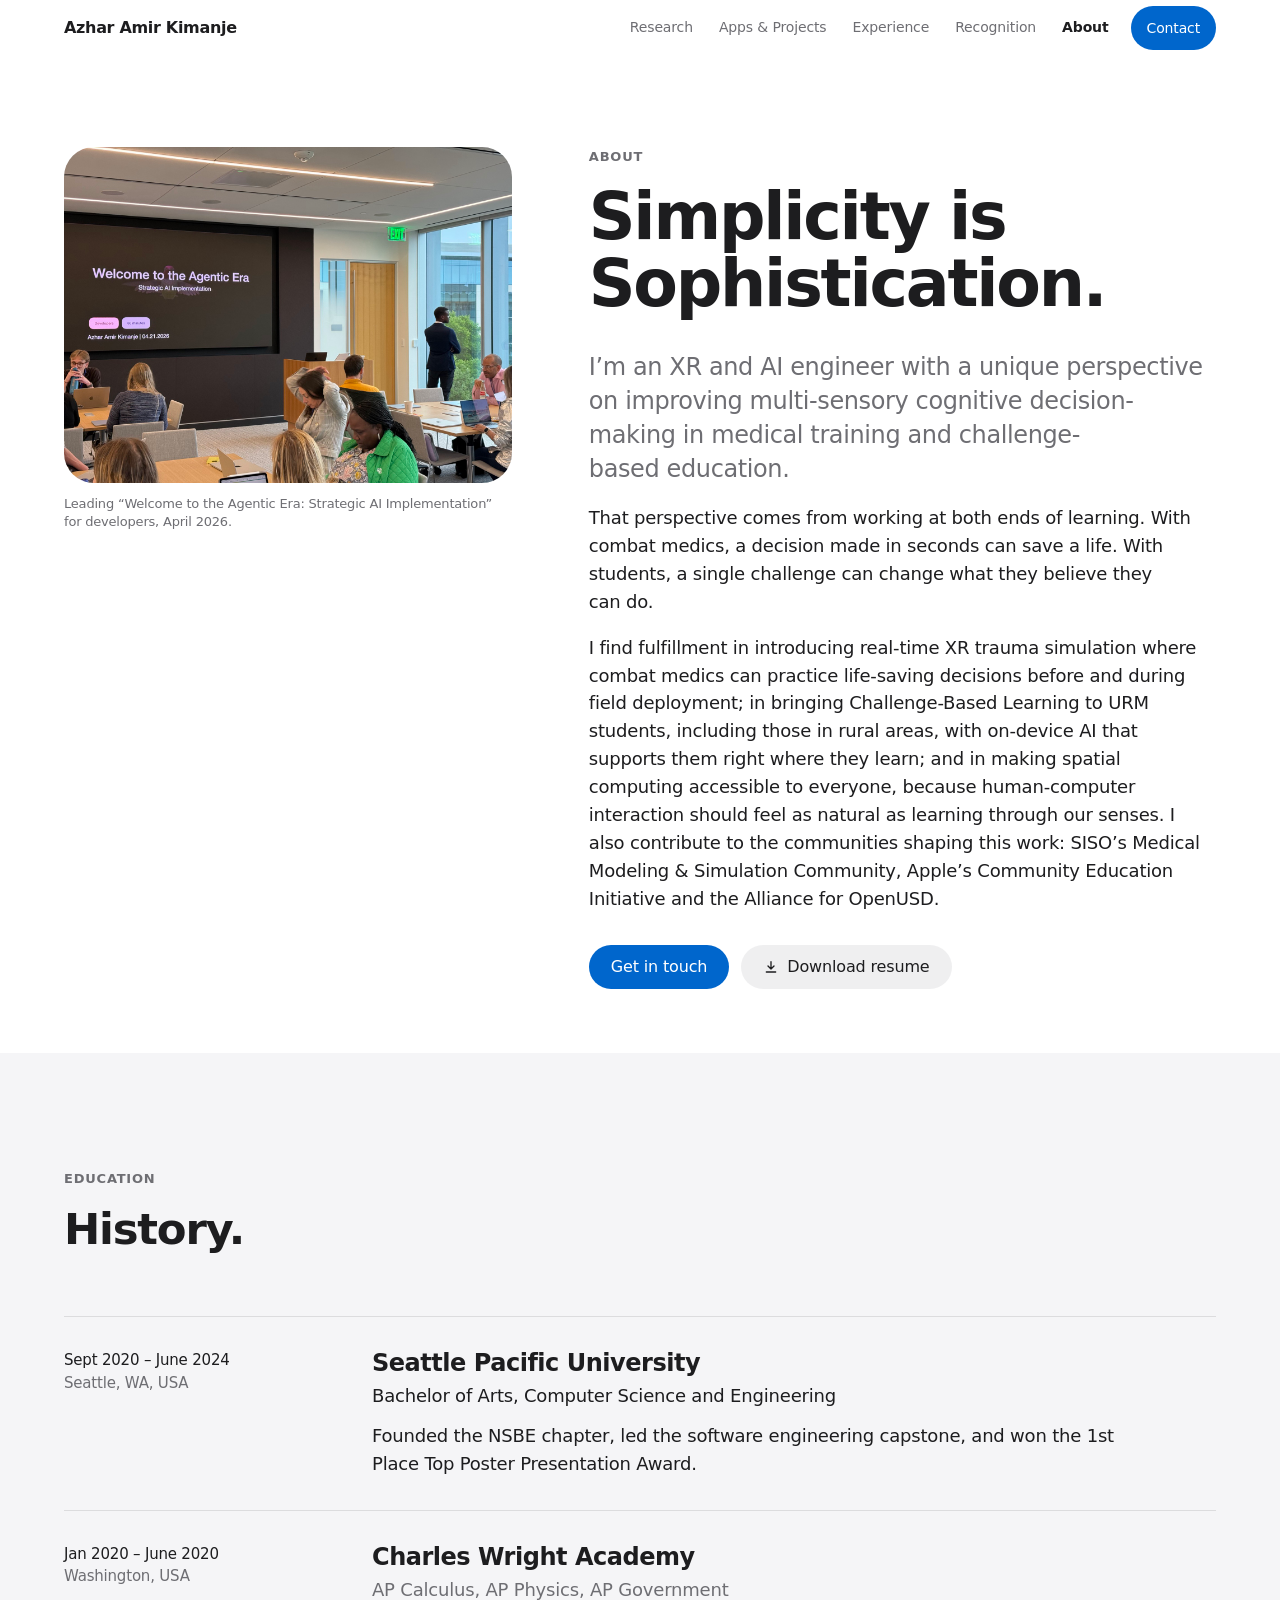
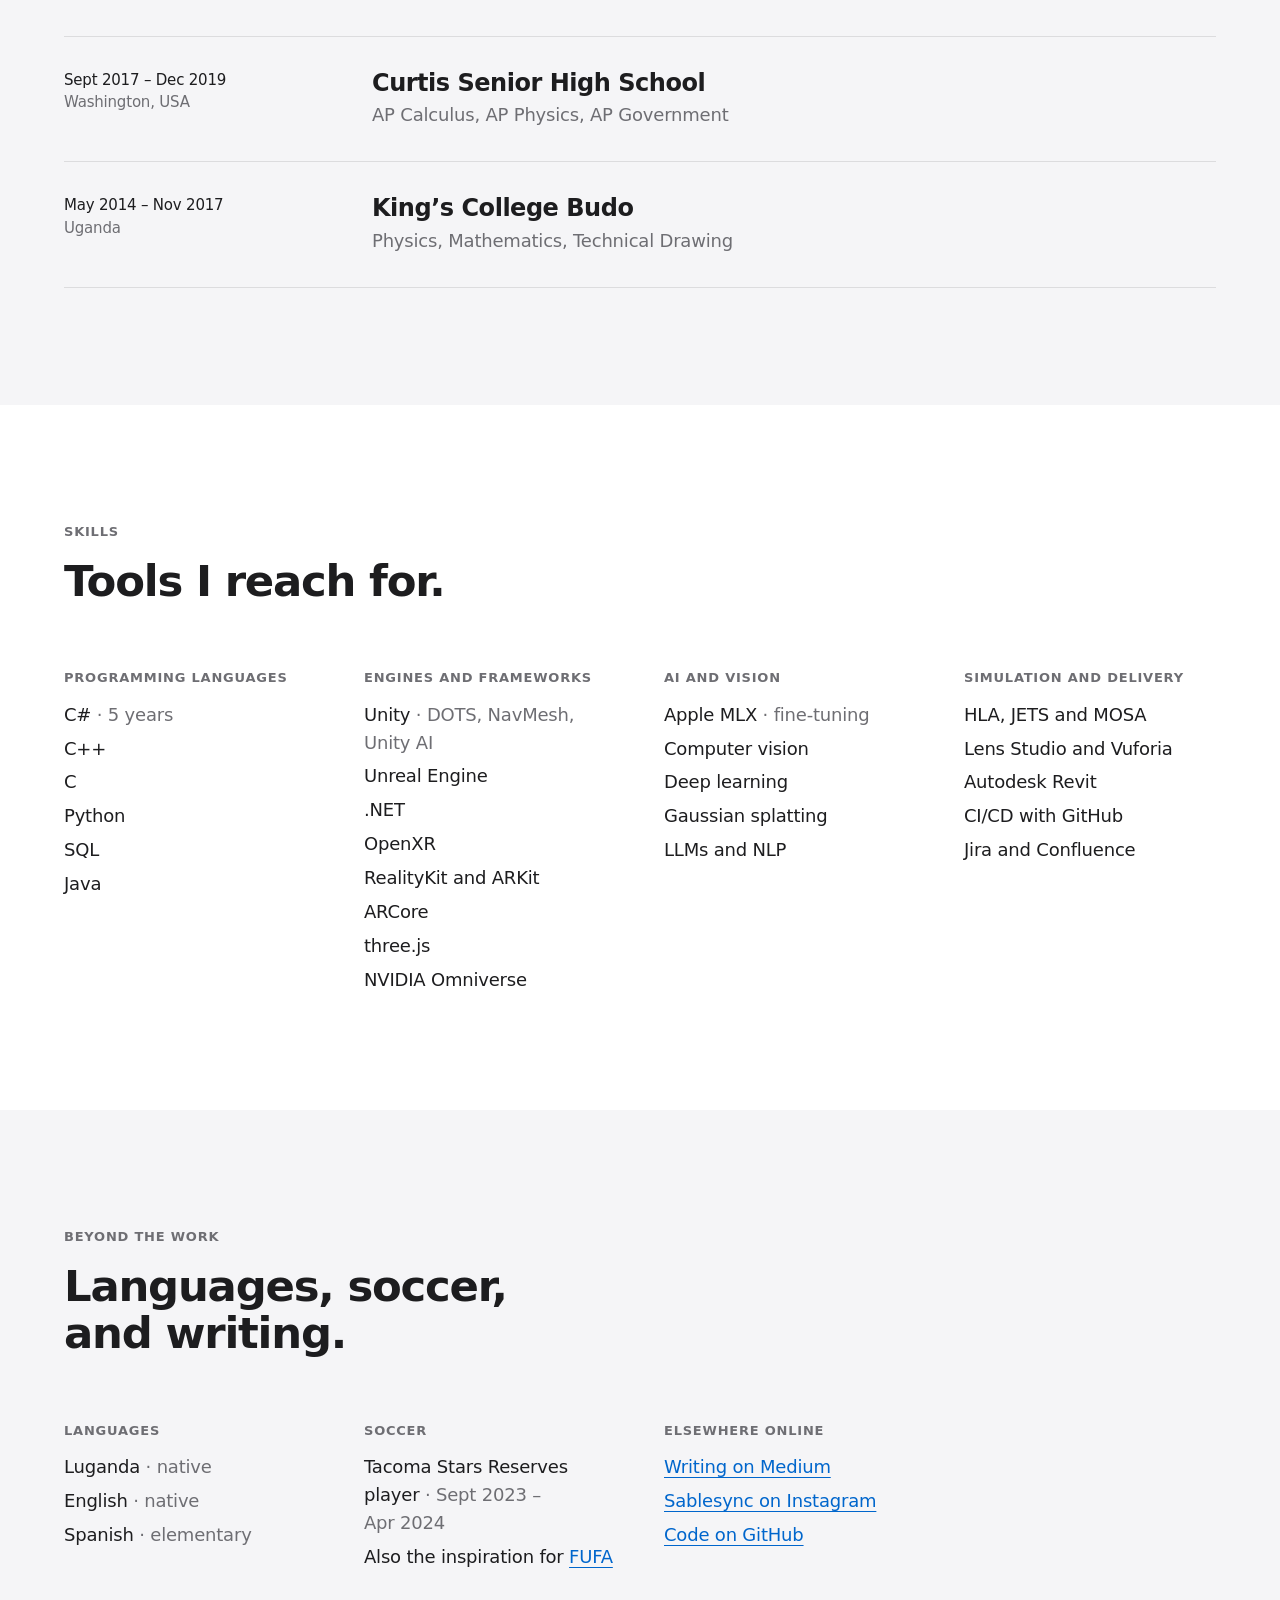
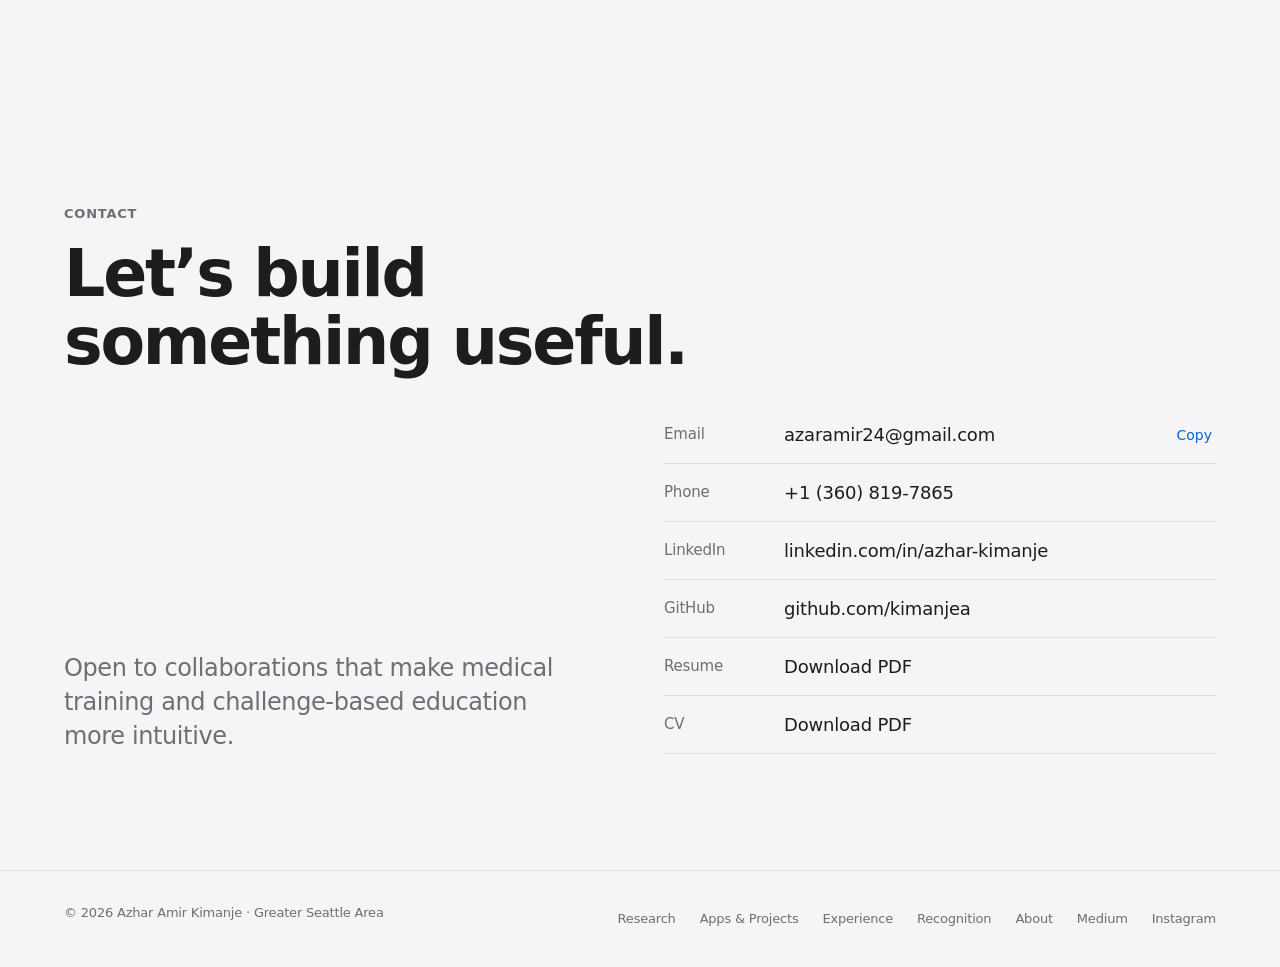
==== commit c20466e5: "Update portfolio content and credentials Refresh the CV and resume, clarify first-author publication" ====
--- a/about.html
+++ b/about.html
@@ -66,10 +66,7 @@
       <div class="prose mt-6">
         <p class="lead about-lead">I’m an XR and AI engineer with a unique perspective on improving multi-sensory cognitive decision-making in medical training and challenge-based education.</p>
         <p class="mt-5">That perspective comes from working at both ends of learning. With combat medics, a decision made in seconds can save a life. With students, a single challenge can change what they believe they can do.</p>
-        <p>I find fulfillment in introducing real-time XR trauma simulation where combat medics can practice life-saving decisions before and during field deployment.</p>
-        <p>In bringing challenge-based computing and XR education to underrepresented and rural students, with on-device AI that supports them right where they learn.</p>
-        <p>And in making spatial computing accessible to everyone, because human-computer interaction should feel as natural as learning through our senses.</p>
-        <p>I also contribute to the communities shaping this work: SISO’s Medical Modeling &amp; Simulation Community, Apple’s Community Education Initiative and the Alliance for OpenUSD.</p>
+        <p>I find fulfillment in introducing real-time XR trauma simulation where combat medics can practice life-saving decisions before and during field deployment; in bringing Challenge-Based Learning to URM students, including those in rural areas, with on-device AI that supports them right where they learn; and in making spatial computing accessible to everyone, because human-computer interaction should feel as natural as learning through our senses. I also contribute to the communities shaping this work: SISO’s Medical Modeling &amp; Simulation Community, Apple’s Community Education Initiative and the Alliance for OpenUSD.</p>
       </div>
       <div class="actions mt-6">
         <a class="btn btn-primary" href="#contact">Get in touch</a>
